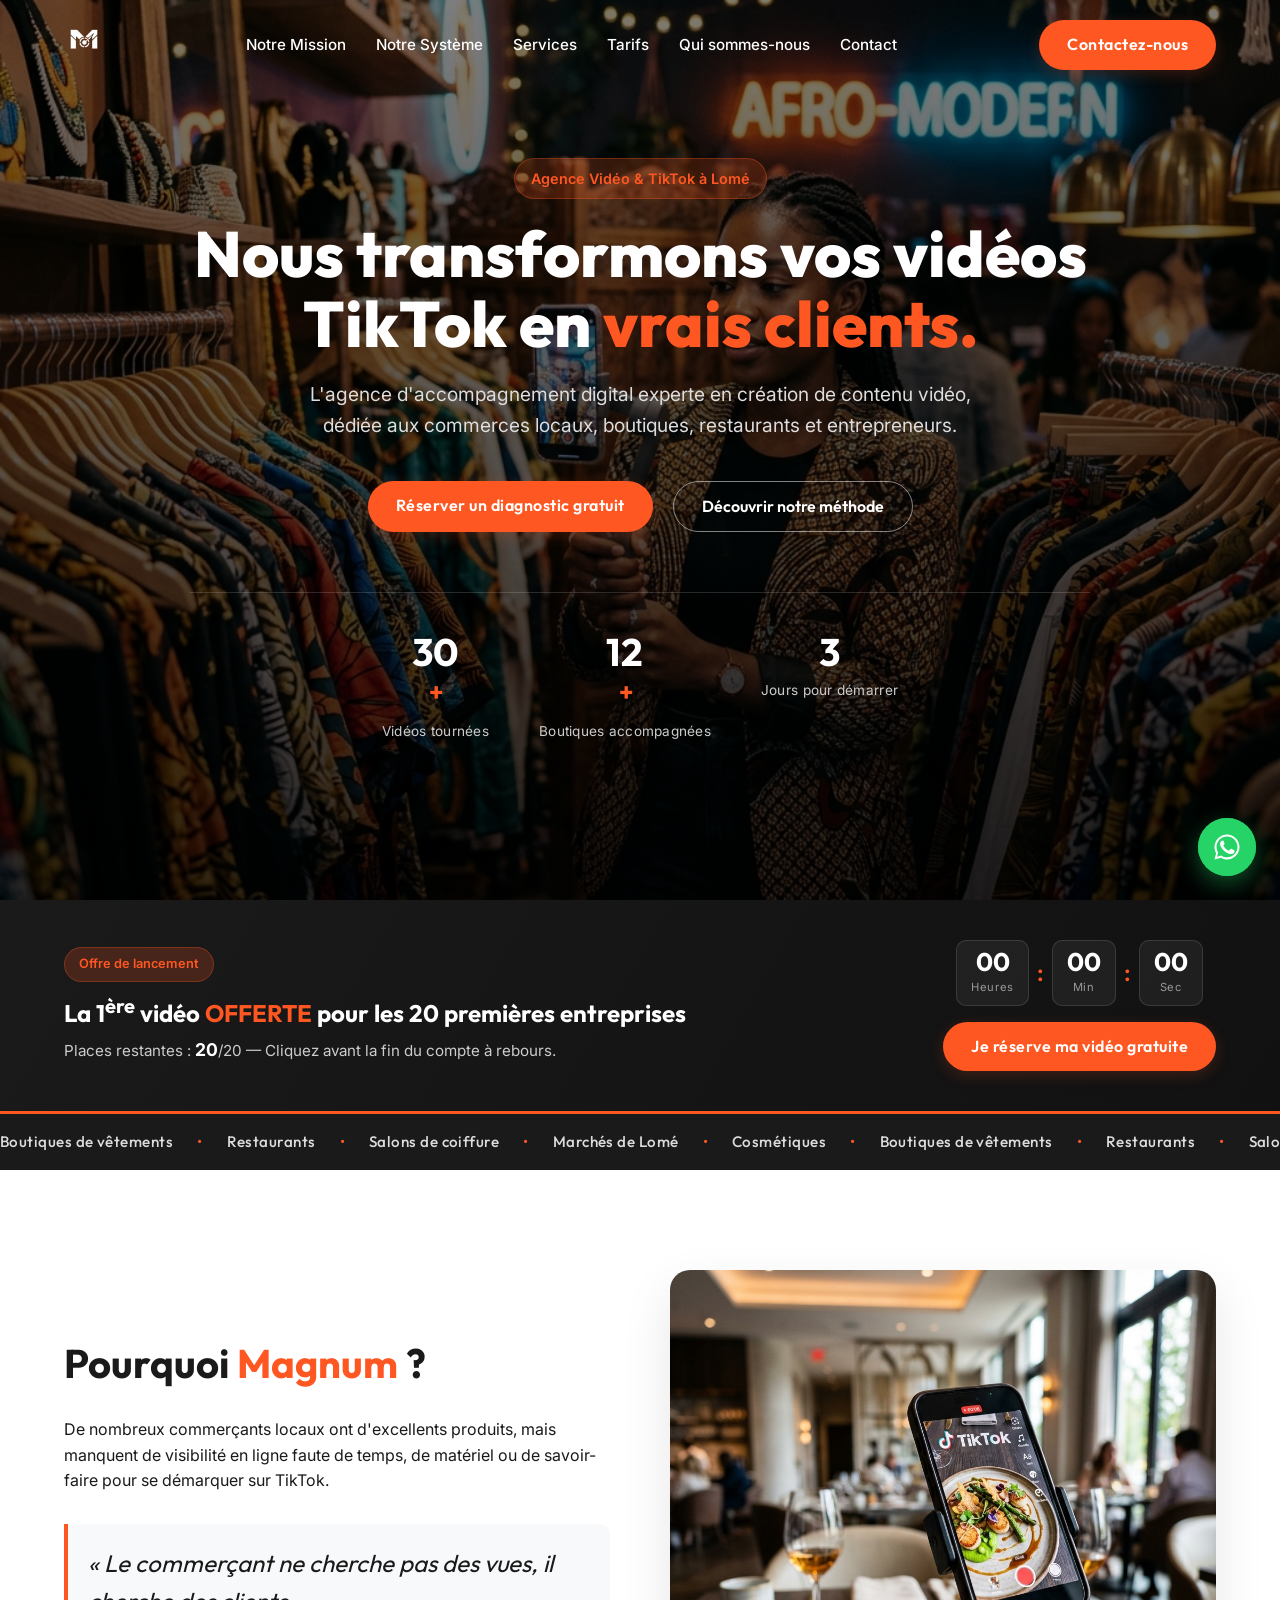
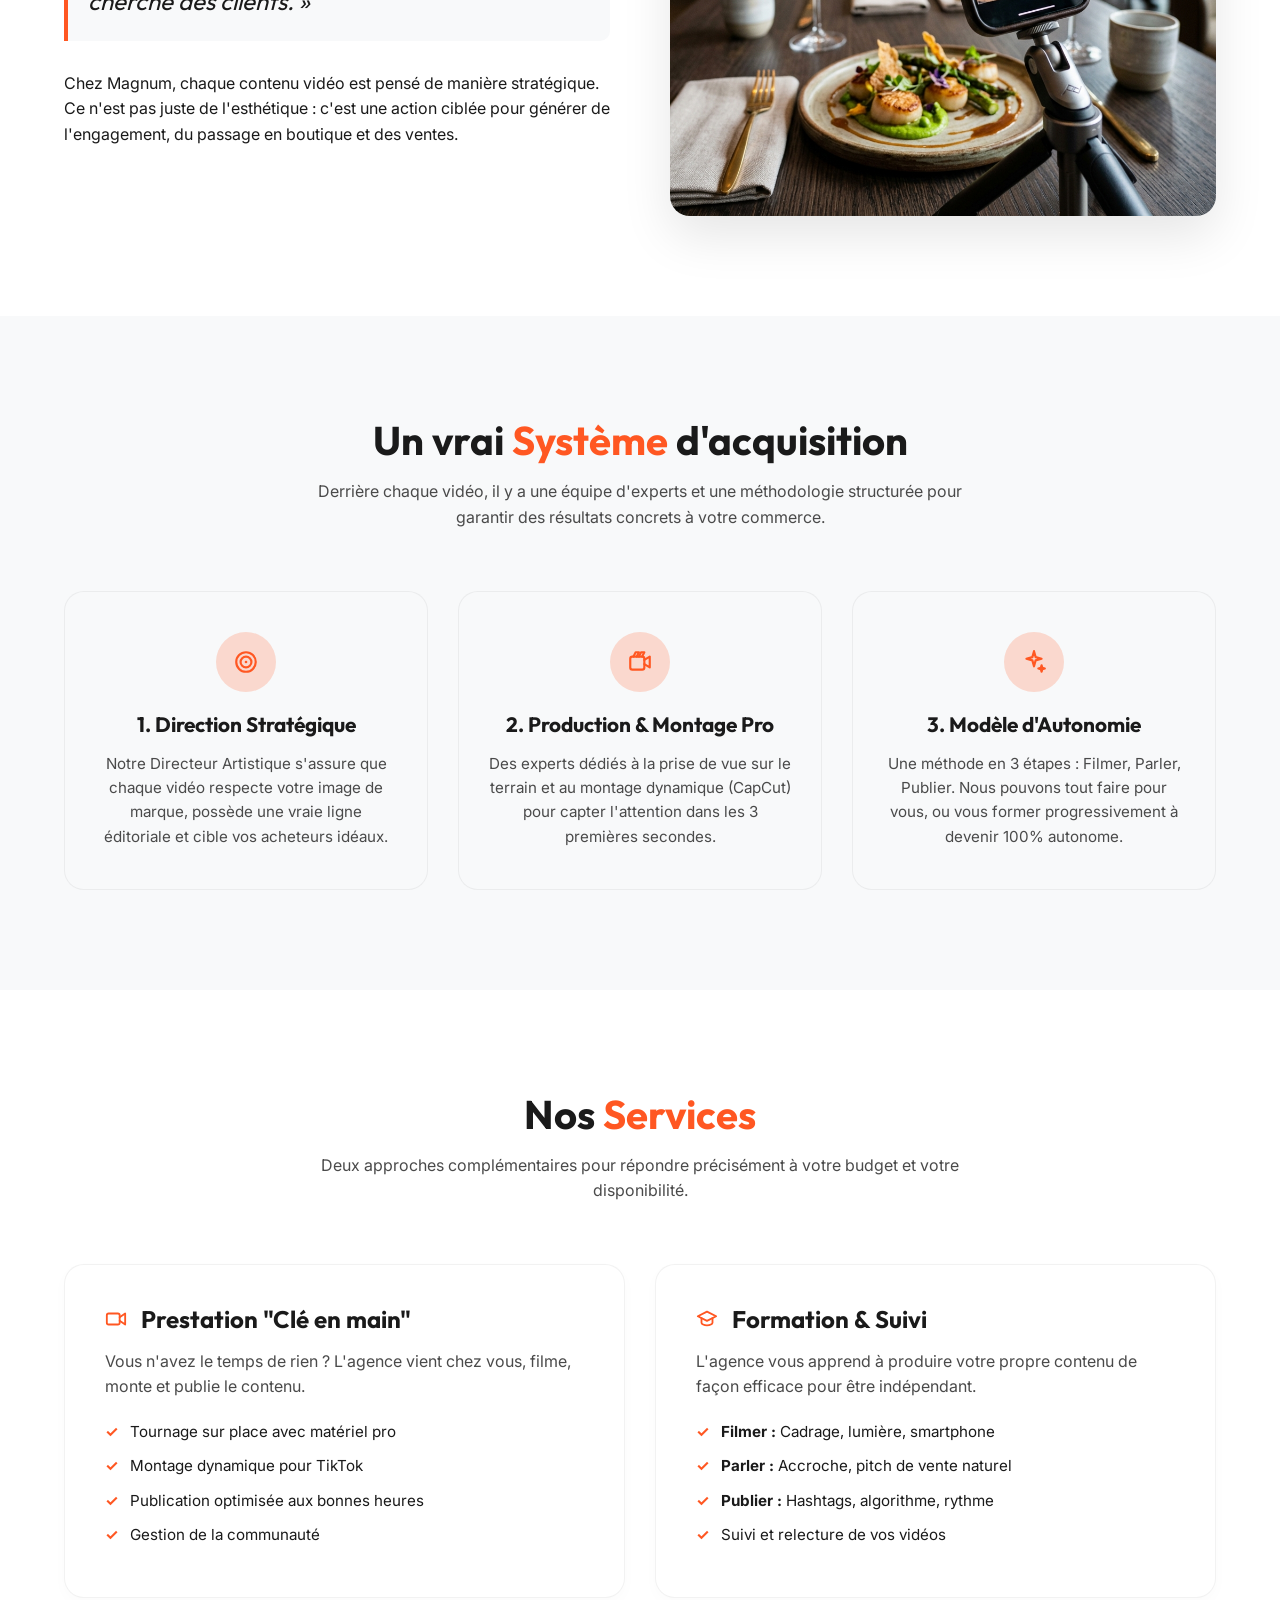
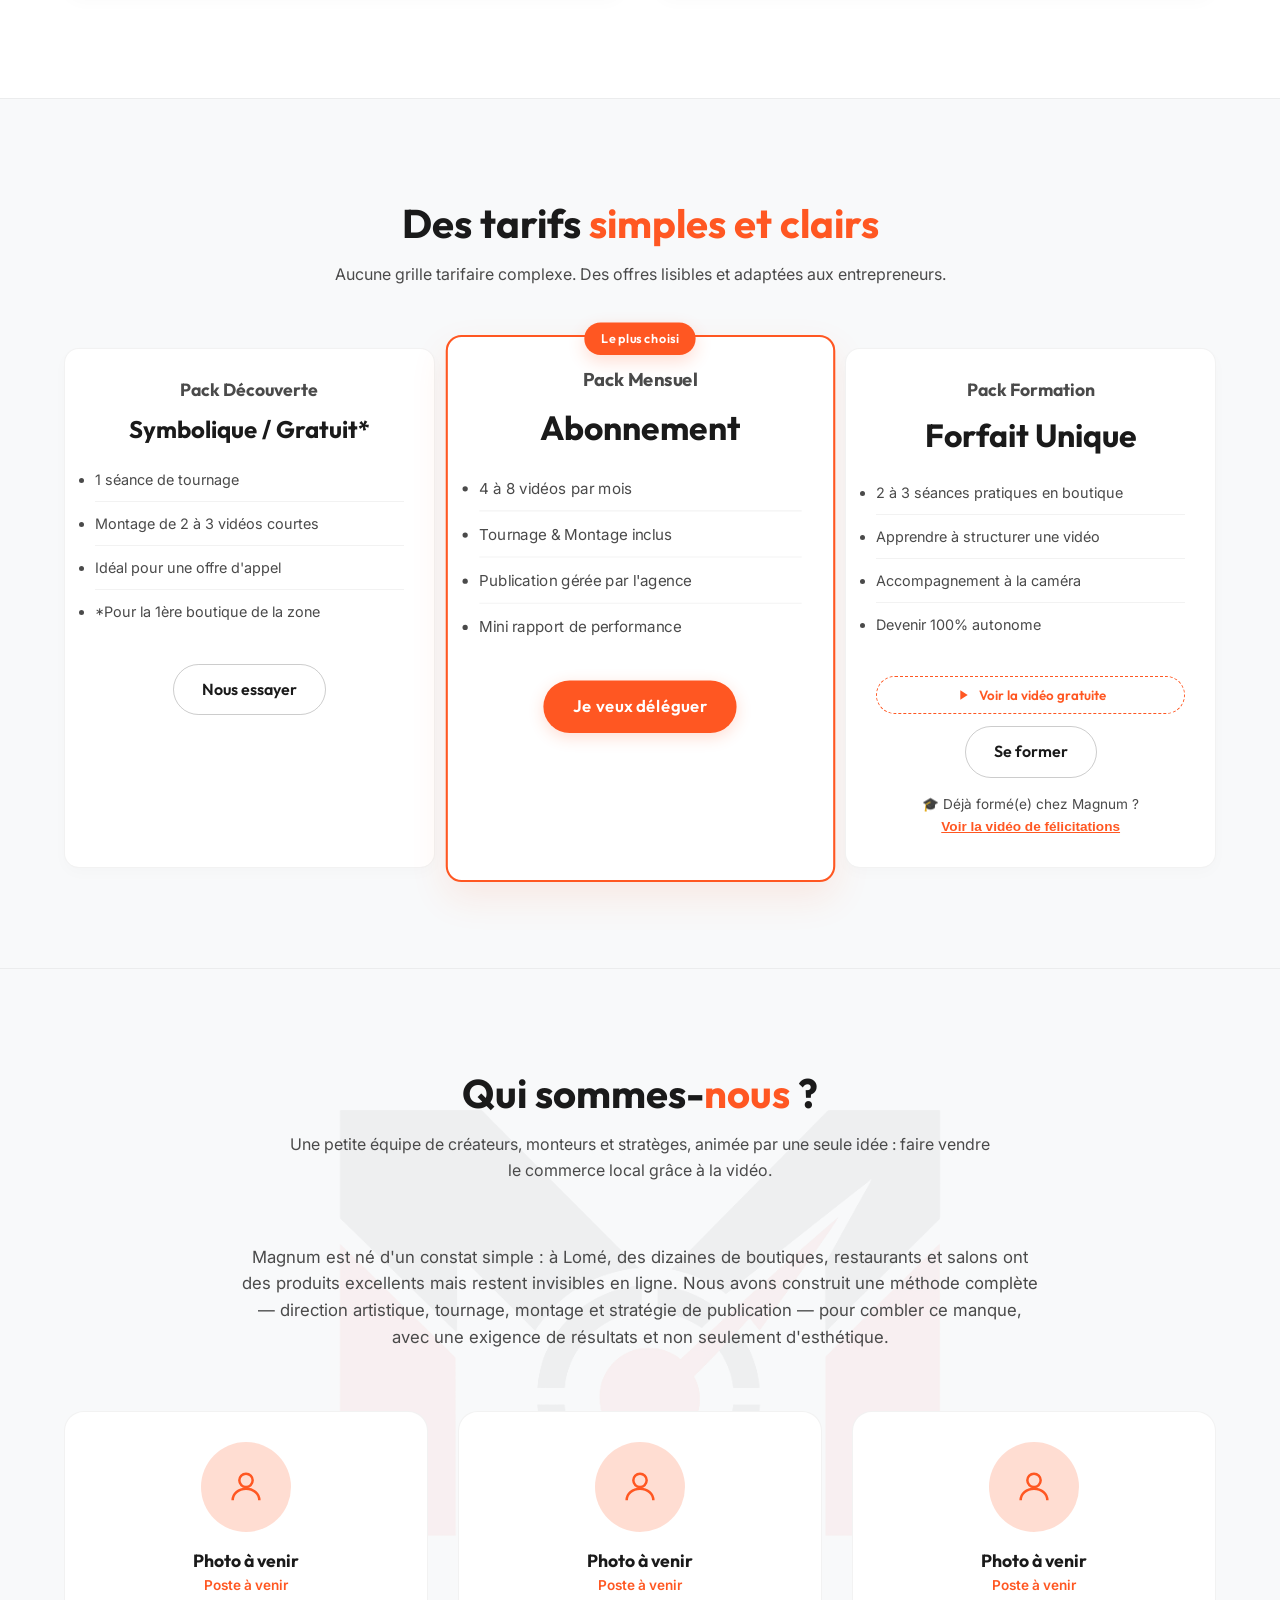
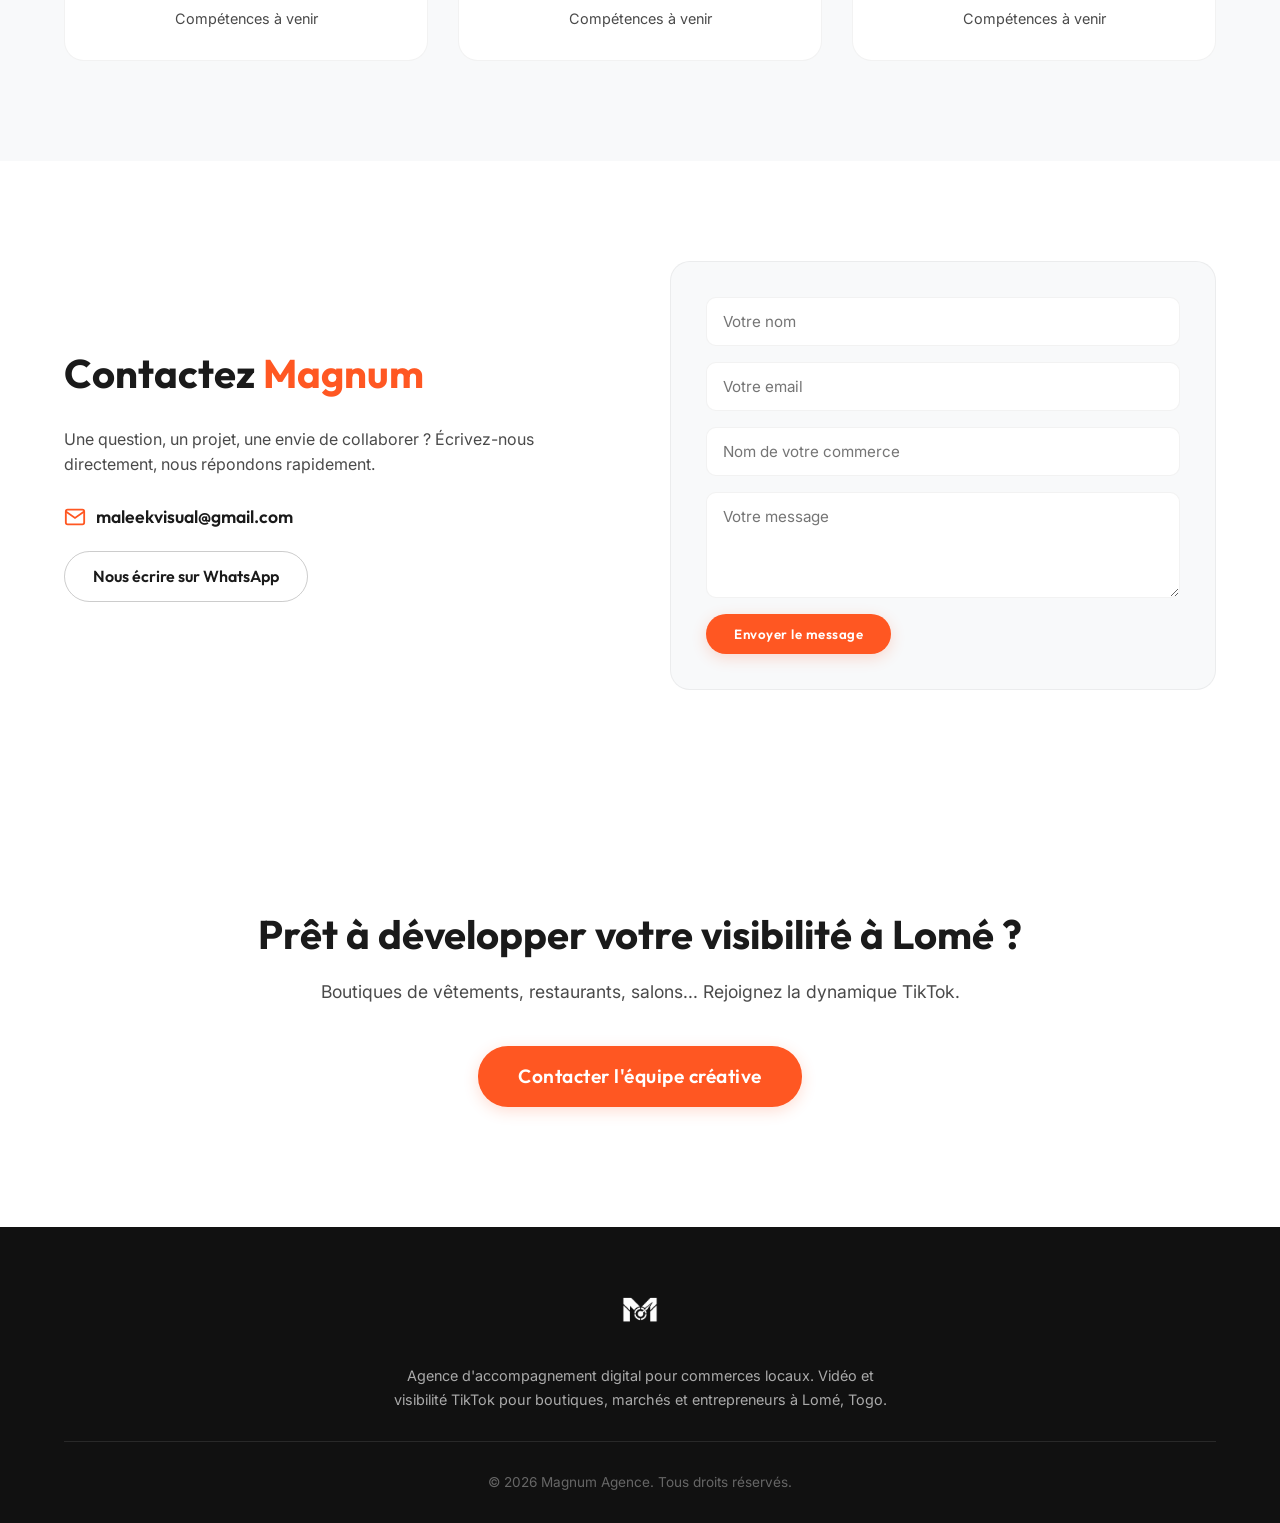
==== index.html @ 343fef49 "Adaptation dynamique de la couleur du logo" ====
<!DOCTYPE html>
<html lang="fr">
<head>
    <meta charset="UTF-8">
    <meta name="viewport" content="width=device-width, initial-scale=1.0">
    <title>Magnum | Agence de Création Vidéo TikTok pour Commerces à Lomé</title>
    <meta name="description" content="Magnum est une agence experte en création de contenu vidéo TikTok pour boutiques, marchés et entrepreneurs à Lomé. Nous transformons les vues en clients réels.">
    <link rel="stylesheet" href="css/style.css">
    <script src="js/main.js" defer></script>
</head>
<body>

    <header>
        <div class="container">
            <a href="#" class="logo">
                <img src="assets/images/logo.png" alt="Magnum Logo">
            </a>
            <nav>
                <ul>
                    <li><a href="#mission">Notre Mission</a></li>
                    <li><a href="#systeme">Notre Système</a></li>
                    <li><a href="#services">Services</a></li>
                    <li><a href="#tarifs">Tarifs</a></li>
                    <li><a href="#apropos">Qui sommes-nous</a></li>
                    <li><a href="#contact">Contact</a></li>
                </ul>
            </nav>
            <a href="https://wa.me/22898470509?text=Bonjour%20Magnum%2C%20je%20souhaite%20avoir%20plus%20d%27informations%20sur%20vos%20services." class="btn-primary" target="_blank">Contactez-nous</a>
        </div>
    </header>

    <main>
        <!-- Hero Section -->
        <section id="hero" class="hero">
            <video autoplay loop muted playsinline class="hero-video" poster="assets/images/hero-bg.png">
                <source src="assets/videos/hero-video.mp4" type="video/mp4">
            </video>
            <div class="hero-overlay"></div>
            <div class="hero-glow"></div>
            <div class="container hero-content">
                <div class="badge fade-up">Agence Vidéo & TikTok à Lomé</div>
                <h1 class="fade-up delay-1">Nous transformons vos vidéos TikTok en <span style="color: var(--color-primary);">vrais clients.</span></h1>
                <p class="fade-up delay-2">L'agence d'accompagnement digital experte en création de contenu vidéo, dédiée aux commerces locaux, boutiques, restaurants et entrepreneurs.</p>
                <div class="hero-buttons fade-up delay-3">
                    <a href="https://wa.me/22898470509?text=Bonjour%20Magnum%2C%20je%20souhaite%20r%C3%A9server%20mon%20diagnostic%20gratuit." class="btn-primary" target="_blank">Réserver un diagnostic gratuit</a>
                    <a href="#systeme" class="btn-outline">Découvrir notre méthode</a>
                </div>
                <div class="hero-stats fade-up delay-3">
                    <div class="stat"><span class="stat-num" data-count="30">0</span><span class="stat-plus">+</span><span class="stat-label">Vidéos tournées</span></div>
                    <div class="stat"><span class="stat-num" data-count="12">0</span><span class="stat-plus">+</span><span class="stat-label">Boutiques accompagnées</span></div>
                    <div class="stat"><span class="stat-num" data-count="3">0</span><span class="stat-label">Jours pour démarrer</span></div>
                </div>
            </div>
        </section>

        <!-- Offer / Countdown Banner -->
        <section id="offre" class="offer-banner">
            <div class="container offer-inner">
                <div class="offer-text fade-up">
                    <span class="offer-tag">Offre de lancement</span>
                    <h3>La 1<sup>ère</sup> vidéo <span class="highlight">OFFERTE</span> pour les 20 premières entreprises</h3>
                    <p>Places restantes : <strong id="places-restantes">20</strong>/20 — Cliquez avant la fin du compte à rebours.</p>
                </div>
                <div class="offer-cta fade-up delay-1">
                    <div class="countdown" id="countdown" aria-label="Temps restant avant la fin de l'offre">
                        <div class="countdown-unit"><span id="cd-h">72</span><small>Heures</small></div>
                        <div class="countdown-sep">:</div>
                        <div class="countdown-unit"><span id="cd-m">00</span><small>Min</small></div>
                        <div class="countdown-sep">:</div>
                        <div class="countdown-unit"><span id="cd-s">00</span><small>Sec</small></div>
                    </div>
                    <a href="https://wa.me/22898470509?text=Bonjour%20Magnum%2C%20je%20souhaite%20profiter%20de%20l%27offre%20de%20la%20vid%C3%A9o%20gratuite%20pour%20les%2020%20premi%C3%A8res%20entreprises%20!" class="btn-primary" target="_blank">Je réserve ma vidéo gratuite</a>
                </div>
            </div>
        </section>

        <!-- Social proof marquee -->
        <div class="marquee" aria-hidden="true">
            <div class="marquee-track">
                <span>Boutiques de vêtements</span><span>•</span>
                <span>Restaurants</span><span>•</span>
                <span>Salons de coiffure</span><span>•</span>
                <span>Marchés de Lomé</span><span>•</span>
                <span>Cosmétiques</span><span>•</span>
                <span>Boutiques de vêtements</span><span>•</span>
                <span>Restaurants</span><span>•</span>
                <span>Salons de coiffure</span><span>•</span>
                <span>Marchés de Lomé</span><span>•</span>
                <span>Cosmétiques</span><span>•</span>
            </div>
        </div>

        <!-- Mission Section -->
        <section id="mission">
            <div class="container mission-grid">
                <div class="mission-text fade-up">
                    <div class="section-header" style="text-align: left; margin-bottom: 30px;">
                        <h2>Pourquoi <span>Magnum</span> ?</h2>
                    </div>
                    <p>De nombreux commerçants locaux ont d'excellents produits, mais manquent de visibilité en ligne faute de temps, de matériel ou de savoir-faire pour se démarquer sur TikTok.</p>
                    <blockquote>« Le commerçant ne cherche pas des vues, il cherche des clients. »</blockquote>
                    <p>Chez Magnum, chaque contenu vidéo est pensé de manière stratégique. Ce n'est pas juste de l'esthétique : c'est une action ciblée pour générer de l'engagement, du passage en boutique et des ventes.</p>
                </div>
                <div class="mission-image fade-up delay-1">
                    <img src="assets/images/service.png" alt="Création de contenu pour commerce">
                </div>
            </div>
        </section>

        <!-- System Section (New) -->
        <section id="systeme" style="background-color: var(--color-surface);">
            <div class="container">
                <div class="section-header fade-up">
                    <h2>Un vrai <span>Système</span> d'acquisition</h2>
                    <p>Derrière chaque vidéo, il y a une équipe d'experts et une méthodologie structurée pour garantir des résultats concrets à votre commerce.</p>
                </div>

                <div class="system-grid">
                    <div class="system-step fade-up">
                        <div class="system-icon"><svg viewBox="0 0 24 24" fill="none" stroke="currentColor" stroke-width="2" stroke-linecap="round"><circle cx="12" cy="12" r="9"/><circle cx="12" cy="12" r="5"/><circle cx="12" cy="12" r="1.2" fill="currentColor" stroke="none"/></svg></div>
                        <h3>1. Direction Stratégique</h3>
                        <p>Notre Directeur Artistique s'assure que chaque vidéo respecte votre image de marque, possède une vraie ligne éditoriale et cible vos acheteurs idéaux.</p>
                    </div>

                    <div class="system-step fade-up delay-1">
                        <div class="system-icon"><svg viewBox="0 0 24 24" fill="none" stroke="currentColor" stroke-width="2" stroke-linecap="round" stroke-linejoin="round"><rect x="3" y="7" width="13" height="12" rx="2"/><path d="M16 10l5-3v10l-5-3"/><path d="M6 7l2-4h3l-2 4"/><path d="M11 7l2-4h3l-2 4"/></svg></div>
                        <h3>2. Production & Montage Pro</h3>
                        <p>Des experts dédiés à la prise de vue sur le terrain et au montage dynamique (CapCut) pour capter l'attention dans les 3 premières secondes.</p>
                    </div>

                    <div class="system-step fade-up delay-2">
                        <div class="system-icon"><svg viewBox="0 0 24 24" fill="none" stroke="currentColor" stroke-width="2" stroke-linecap="round" stroke-linejoin="round"><path d="M12 2l1.5 5.5L19 9l-5.5 1.5L12 16l-1.5-5.5L5 9l5.5-1.5z"/><path d="M19 15l.7 2.3L22 18l-2.3.7L19 21l-.7-2.3L16 18l2.3-.7z"/></svg></div>
                        <h3>3. Modèle d'Autonomie</h3>
                        <p>Une méthode en 3 étapes : Filmer, Parler, Publier. Nous pouvons tout faire pour vous, ou vous former progressivement à devenir 100% autonome.</p>
                    </div>
                </div>
            </div>
        </section>

        <!-- Services Section -->
        <section id="services">
            <div class="container">
                <div class="section-header fade-up">
                    <h2>Nos <span>Services</span></h2>
                    <p>Deux approches complémentaires pour répondre précisément à votre budget et votre disponibilité.</p>
                </div>

                <div class="services-grid">
                    <div class="service-card fade-up">
                        <h3><svg class="icon-inline" viewBox="0 0 24 24" fill="none" stroke="currentColor" stroke-width="2" stroke-linecap="round" stroke-linejoin="round"><rect x="2" y="6" width="14" height="12" rx="2"/><path d="M16 10l6-4v12l-6-4"/></svg>Prestation "Clé en main"</h3>
                        <p>Vous n'avez le temps de rien ? L'agence vient chez vous, filme, monte et publie le contenu.</p>
                        <ul>
                            <li>Tournage sur place avec matériel pro</li>
                            <li>Montage dynamique pour TikTok</li>
                            <li>Publication optimisée aux bonnes heures</li>
                            <li>Gestion de la communauté</li>
                        </ul>
                    </div>

                    <div class="service-card fade-up delay-1">
                        <h3><svg class="icon-inline" viewBox="0 0 24 24" fill="none" stroke="currentColor" stroke-width="2" stroke-linecap="round" stroke-linejoin="round"><path d="M22 9L12 4 2 9l10 5 10-5z"/><path d="M6 11v5c0 1.5 2.7 3 6 3s6-1.5 6-3v-5"/></svg>Formation & Suivi</h3>
                        <p>L'agence vous apprend à produire votre propre contenu de façon efficace pour être indépendant.</p>
                        <ul>
                            <li><strong>Filmer :</strong> Cadrage, lumière, smartphone</li>
                            <li><strong>Parler :</strong> Accroche, pitch de vente naturel</li>
                            <li><strong>Publier :</strong> Hashtags, algorithme, rythme</li>
                            <li>Suivi et relecture de vos vidéos</li>
                        </ul>
                    </div>
                </div>
            </div>
        </section>

        <!-- Tarifs Section -->
        <section id="tarifs" class="pricing">
            <div class="container">
                <div class="section-header fade-up">
                    <h2>Des tarifs <span>simples et clairs</span></h2>
                    <p>Aucune grille tarifaire complexe. Des offres lisibles et adaptées aux entrepreneurs.</p>
                </div>

                <div class="pricing-grid">
                    <div class="price-card fade-up">
                        <h4>Pack Découverte</h4>
                        <div class="price" style="font-size: 1.5rem;">Symbolique / Gratuit*</div>
                        <ul class="features">
                            <li>1 séance de tournage</li>
                            <li>Montage de 2 à 3 vidéos courtes</li>
                            <li>Idéal pour une offre d'appel</li>
                            <li>*Pour la 1ère boutique de la zone</li>
                        </ul>
                        <a href="https://wa.me/22898470509?text=Bonjour%20Magnum%2C%20je%20suis%20int%C3%A9ress%C3%A9(e)%20par%20le%20Pack%20D%C3%A9couverte." class="btn-outline" target="_blank">Nous essayer</a>
                    </div>

                    <div class="price-card featured fade-up delay-1">
                        <div class="ribbon">Le plus choisi</div>
                        <h4>Pack Mensuel</h4>
                        <div class="price">Abonnement</div>
                        <ul class="features">
                            <li>4 à 8 vidéos par mois</li>
                            <li>Tournage & Montage inclus</li>
                            <li>Publication gérée par l'agence</li>
                            <li>Mini rapport de performance</li>
                        </ul>
                        <a href="https://wa.me/22898470509?text=Bonjour%20Magnum%2C%20je%20suis%20int%C3%A9ress%C3%A9(e)%20par%20le%20Pack%20Mensuel." class="btn-primary" target="_blank">Je veux déléguer</a>
                    </div>

                    <div class="price-card fade-up delay-2">
                        <h4>Pack Formation</h4>
                        <div class="price">Forfait Unique</div>
                        <ul class="features">
                            <li>2 à 3 séances pratiques en boutique</li>
                            <li>Apprendre à structurer une vidéo</li>
                            <li>Accompagnement à la caméra</li>
                            <li>Devenir 100% autonome</li>
                        </ul>
                        <button type="button" class="btn-video-teaser video-trigger" data-video="formation">
                            <svg viewBox="0 0 24 24" fill="currentColor"><path d="M8 5v14l11-7z"/></svg>
                            Voir la vidéo gratuite
                        </button>
                        <a href="https://wa.me/22898470509?text=Bonjour%20Magnum%2C%20je%20suis%20int%C3%A9ress%C3%A9(e)%20par%20le%20Pack%20Formation." class="btn-outline" target="_blank">Se former</a>
                        <p class="success-note">
                            🎓 Déjà formé(e) chez Magnum ?
                            <button type="button" class="link-video-trigger video-trigger" data-video="success">Voir la vidéo de félicitations</button>
                        </p>
                    </div>
                </div>
            </div>
        </section>

        <!-- About / Qui sommes-nous Section -->
        <section id="apropos" class="about">
            <div class="about-bg-logo" aria-hidden="true">
                <img src="assets/images/logo.png" alt="">
            </div>
            <div class="container">
                <div class="section-header fade-up">
                    <h2>Qui sommes-<span>nous</span> ?</h2>
                    <p>Une petite équipe de créateurs, monteurs et stratèges, animée par une seule idée : faire vendre le commerce local grâce à la vidéo.</p>
                </div>

                <div class="about-text fade-up">
                    <p>Magnum est né d'un constat simple : à Lomé, des dizaines de boutiques, restaurants et salons ont des produits excellents mais restent invisibles en ligne. Nous avons construit une méthode complète — direction artistique, tournage, montage et stratégie de publication — pour combler ce manque, avec une exigence de résultats et non seulement d'esthétique.</p>
                </div>

                <div class="team-grid">
                    <!-- TODO Magnum : remplacer chaque carte ci-dessous par les vraies infos une fois reçues en message privé (photo, poste, compétences) -->
                    <div class="team-card fade-up">
                        <div class="team-photo team-photo-placeholder" aria-hidden="true">
                            <svg viewBox="0 0 24 24" fill="none" stroke="currentColor" stroke-width="1.5"><circle cx="12" cy="8" r="4"/><path d="M4 20c0-4 3.6-7 8-7s8 3 8 7"/></svg>
                        </div>
                        <h4>Photo à venir</h4>
                        <span class="team-role">Poste à venir</span>
                        <p class="team-skills">Compétences à venir</p>
                    </div>
                    <div class="team-card fade-up delay-1">
                        <div class="team-photo team-photo-placeholder" aria-hidden="true">
                            <svg viewBox="0 0 24 24" fill="none" stroke="currentColor" stroke-width="1.5"><circle cx="12" cy="8" r="4"/><path d="M4 20c0-4 3.6-7 8-7s8 3 8 7"/></svg>
                        </div>
                        <h4>Photo à venir</h4>
                        <span class="team-role">Poste à venir</span>
                        <p class="team-skills">Compétences à venir</p>
                    </div>
                    <div class="team-card fade-up delay-2">
                        <div class="team-photo team-photo-placeholder" aria-hidden="true">
                            <svg viewBox="0 0 24 24" fill="none" stroke="currentColor" stroke-width="1.5"><circle cx="12" cy="8" r="4"/><path d="M4 20c0-4 3.6-7 8-7s8 3 8 7"/></svg>
                        </div>
                        <h4>Photo à venir</h4>
                        <span class="team-role">Poste à venir</span>
                        <p class="team-skills">Compétences à venir</p>
                    </div>
                </div>
            </div>
        </section>

        <!-- Contact Section -->
        <section id="contact" class="contact">
            <div class="container contact-grid">
                <div class="contact-info fade-up">
                    <div class="section-header" style="text-align:left; margin-bottom:30px;">
                        <h2>Contactez <span>Magnum</span></h2>
                    </div>
                    <p>Une question, un projet, une envie de collaborer ? Écrivez-nous directement, nous répondons rapidement.</p>
                    <a href="mailto:maleekvisual@gmail.com" class="contact-email">
                        <svg viewBox="0 0 24 24" fill="none" stroke="currentColor" stroke-width="2"><rect x="2" y="4" width="20" height="16" rx="2"/><path d="M2 6l10 7 10-7"/></svg>
                        maleekvisual@gmail.com
                    </a>
                    <a href="https://wa.me/22898470509?text=Bonjour%20Magnum%2C%20je%20vous%20contacte%20depuis%20le%20site." class="btn-outline" target="_blank">Nous écrire sur WhatsApp</a>
                </div>

                <form class="contact-form fade-up delay-1" action="https://formsubmit.co/maleekvisual@gmail.com" method="POST">
                    <input type="hidden" name="_subject" value="Nouveau message depuis le site Magnum">
                    <input type="hidden" name="_captcha" value="false">
                    <input type="hidden" name="_template" value="table">
                    <input type="text" name="Nom" placeholder="Votre nom" required>
                    <input type="email" name="Email" placeholder="Votre email" required>
                    <input type="text" name="Entreprise" placeholder="Nom de votre commerce">
                    <textarea name="Message" rows="4" placeholder="Votre message" required></textarea>
                    <button type="submit" class="btn-primary">Envoyer le message</button>
                </form>
            </div>
        </section>

        <!-- CTA Section -->
        <section class="cta" style="text-align: center; padding: 120px 0;">
            <div class="container fade-up">
                <h2 style="font-size: 2.5rem; margin-bottom: 20px;">Prêt à développer votre visibilité à Lomé ?</h2>
                <p style="color: var(--color-text-muted); margin-bottom: 40px; font-size: 1.1rem;">Boutiques de vêtements, restaurants, salons... Rejoignez la dynamique TikTok.</p>
                <a href="https://wa.me/22898470509?text=Bonjour%20l%27%C3%A9quipe%20Magnum%2C%20je%20suis%20pr%C3%AAt(e)%20%C3%A0%20d%C3%A9velopper%20ma%20visibilit%C3%A9%20!" class="btn-primary" style="font-size: 1.2rem; padding: 15px 40px;" target="_blank">Contacter l'équipe créative</a>
            </div>
        </section>

    </main>

    <footer>
        <div class="container">
            <img src="assets/images/logo.png" alt="Magnum" class="footer-logo">
            <p>Agence d'accompagnement digital pour commerces locaux. Vidéo et visibilité TikTok pour boutiques, marchés et entrepreneurs à Lomé, Togo.</p>
            <div class="copyright">
                &copy; 2026 Magnum Agence. Tous droits réservés.
            </div>
        </div>
    </footer>

    <!-- Video Modals -->
    <div class="video-modal" id="video-modal-formation" aria-hidden="true">
        <div class="video-modal-inner">
            <button type="button" class="video-modal-close" aria-label="Fermer la vidéo">&times;</button>
            <h4>Aperçu gratuit : structurer sa vidéo TikTok</h4>
            <!-- TODO Magnum : remplacer assets/videos/formation-teaser.mp4 par la vraie vidéo teaser du Pack Formation -->
            <video controls poster="assets/images/hero-bg.png" src="assets/videos/formation-teaser.mp4"></video>
            <p class="video-modal-cta">Convaincu(e) ? <a href="https://wa.me/22898470509?text=Bonjour%20Magnum%2C%20je%20veux%20d%C3%A9marrer%20le%20Pack%20Formation%20apr%C3%A8s%20avoir%20vu%20la%20vid%C3%A9o." target="_blank">Je démarre le Pack Formation</a></p>
        </div>
    </div>

    <div class="video-modal" id="video-modal-success" aria-hidden="true">
        <div class="video-modal-inner">
            <button type="button" class="video-modal-close" aria-label="Fermer la vidéo">&times;</button>
            <h4>Félicitations aux diplômés Magnum 🎉</h4>
            <!-- TODO Magnum : remplacer par la vraie vidéo de félicitations des apprenants formés -->
            <video controls poster="assets/images/hero-bg.png" src="assets/videos/felicitations-diplomes.mp4"></video>
            <p class="video-modal-cta">Envie d'aller plus loin ? <a href="https://wa.me/22898470509?text=Bonjour%20Magnum%2C%20j%27ai%20termin%C3%A9%20ma%20formation%20et%20je%20souhaite%20un%20accompagnement." target="_blank">Je veux un accompagnement</a></p>
        </div>
    </div>

    <a href="https://wa.me/22898470509?text=Bonjour%20Magnum%2C%20je%20souhaite%20avoir%20plus%20d%27informations%20sur%20vos%20services." class="whatsapp-float" target="_blank" aria-label="Contacter Magnum sur WhatsApp">
        <svg viewBox="0 0 24 24" fill="currentColor"><path d="M17.5 14.4c-.3-.1-1.7-.9-2-1-.3-.1-.5-.1-.7.1-.2.3-.8 1-.9 1.2-.2.2-.3.2-.6.1-.3-.1-1.3-.5-2.4-1.5-.9-.8-1.5-1.8-1.7-2.1-.2-.3 0-.5.1-.6.1-.1.3-.3.4-.5.1-.1.2-.3.3-.5.1-.2 0-.4 0-.5C10 9 9.5 7.8 9.3 7.3c-.2-.5-.4-.4-.6-.4h-.5c-.2 0-.5.1-.7.3-.3.3-1 1-1 2.4s1 2.8 1.1 3c.1.2 2 3.1 4.9 4.3.7.3 1.2.5 1.6.6.7.2 1.3.2 1.8.1.5-.1 1.7-.7 2-1.4.2-.7.2-1.2.1-1.4-.1-.1-.3-.2-.6-.3z"/><path d="M12 2C6.5 2 2 6.5 2 12c0 1.8.5 3.5 1.3 5L2 22l5.2-1.4C8.6 21.5 10.3 22 12 22c5.5 0 10-4.5 10-10S17.5 2 12 2zm0 18.2c-1.6 0-3.1-.4-4.4-1.2l-.3-.2-3.3.9.9-3.2-.2-.3C4 14.9 3.6 13.5 3.6 12c0-4.6 3.8-8.4 8.4-8.4s8.4 3.8 8.4 8.4-3.8 8.2-8.4 8.2z"/></svg>
        <span class="wa-pulse"></span>
    </a>

</body>
</html>
---- css/style.css ----
@import url('https://fonts.googleapis.com/css2?family=Inter:wght@300;400;500;600&family=Outfit:wght@400;500;700;800&display=swap');

:root {
  --color-bg: #ffffff;
  --color-surface: #f8f9fa;
  --color-surface-light: #ffffff;
  --color-primary: #ff5722;
  --color-primary-glow: rgba(255, 87, 34, 0.2);
  --color-text: #1a1a1a;
  --color-text-muted: #4a4a4a;
  --color-border: rgba(0, 0, 0, 0.05);
  
  --font-heading: 'Outfit', sans-serif;
  --font-body: 'Inter', sans-serif;
  
  --transition: all 0.3s cubic-bezier(0.25, 0.8, 0.25, 1);
}

* {
  margin: 0;
  padding: 0;
  box-sizing: border-box;
}

html {
  scroll-behavior: smooth;
}

body {
  font-family: var(--font-body);
  background-color: var(--color-bg);
  color: var(--color-text);
  line-height: 1.6;
  overflow-x: hidden;
}

h1, h2, h3, h4 {
  font-family: var(--font-heading);
  line-height: 1.2;
}

a {
  text-decoration: none;
  color: inherit;
}

.container {
  width: 90%;
  max-width: 1200px;
  margin: 0 auto;
}

/* Animations */
.fade-up {
  opacity: 0;
  transform: translateY(30px);
  transition: opacity 0.8s ease-out, transform 0.8s ease-out;
}

.fade-up.in-view {
  opacity: 1;
  transform: translateY(0);
}

.delay-1 { transition-delay: 0.1s; }
.delay-2 { transition-delay: 0.2s; }
.delay-3 { transition-delay: 0.3s; }

/* Header */
header {
  position: fixed;
  top: 0;
  left: 0;
  width: 100%;
  padding: 20px 0;
  z-index: 100;
  transition: var(--transition);
  background: transparent;
}

header.scrolled {
  background: rgba(255, 255, 255, 0.95);
  backdrop-filter: blur(10px);
  padding: 15px 0;
  border-bottom: 1px solid var(--color-border);
  box-shadow: 0 4px 20px rgba(0,0,0,0.03);
}

header .container {
  display: flex;
  justify-content: space-between;
  align-items: center;
}

.logo img {
  height: 40px;
  object-fit: contain;
}

/* Adjust logo size and color */
header:not(.scrolled) .logo img {
  filter: brightness(0) invert(1);
  transition: filter 0.3s ease;
}
header.scrolled .logo img {
  height: 40px;
  filter: none;
  transition: filter 0.3s ease;
}

nav ul {
  display: flex;
  gap: 30px;
  list-style: none;
}

nav a {
  font-size: 0.95rem;
  font-weight: 500;
  color: var(--color-text);
  transition: var(--transition);
}

header:not(.scrolled) nav a {
  color: #fff;
}

header.scrolled nav a {
  color: var(--color-text);
}

nav a:hover {
  color: var(--color-primary) !important;
}

.btn-primary {
  display: inline-block;
  background: var(--color-primary);
  color: #fff !important;
  padding: 12px 28px;
  border-radius: 30px;
  font-family: var(--font-heading);
  font-weight: 600;
  letter-spacing: 0.5px;
  transition: var(--transition);
  box-shadow: 0 4px 15px var(--color-primary-glow);
  border: none;
  cursor: pointer;
}

.btn-primary:hover {
  transform: translateY(-2px);
  box-shadow: 0 8px 25px rgba(255, 87, 34, 0.4);
}

.btn-outline {
  display: inline-block;
  background: transparent;
  color: var(--color-text);
  padding: 12px 28px;
  border-radius: 30px;
  font-family: var(--font-heading);
  font-weight: 600;
  border: 1px solid rgba(0, 0, 0, 0.2);
  transition: var(--transition);
}

.hero .btn-outline {
  color: #fff;
  border: 1px solid rgba(255, 255, 255, 0.5);
}

.hero .btn-outline:hover {
  background: rgba(255, 255, 255, 0.1);
}

.btn-outline:hover {
  border-color: var(--color-text);
  background: rgba(0, 0, 0, 0.02);
}

/* Hero Section */
.hero {
  height: 100vh;
  display: flex;
  align-items: center;
  position: relative;
  overflow: hidden;
}

.hero-video {
  position: absolute;
  top: 50%;
  left: 50%;
  min-width: 100%;
  min-height: 100%;
  width: auto;
  height: auto;
  transform: translateX(-50%) translateY(-50%);
  z-index: -2;
  object-fit: cover;
}

.hero-overlay {
  position: absolute;
  top: 0;
  left: 0;
  width: 100%;
  height: 100%;
  /* Darker gradient over video so white text is readable */
  background: linear-gradient(180deg, rgba(0,0,0,0.5) 0%, rgba(0,0,0,0.8) 100%);
  z-index: -1;
}

.hero-glow {
  position: absolute;
  top: 0;
  left: 0;
  width: 100%;
  height: 100%;
  z-index: -1;
  pointer-events: none;
  background: radial-gradient(600px circle at var(--x, 50%) var(--y, 40%), var(--color-primary-glow), transparent 60%);
  opacity: 0;
  transition: opacity 0.4s ease;
}

.hero:hover .hero-glow {
  opacity: 1;
}

@media (max-width: 768px) {
  .hero-glow { display: none; }
}

.hero-content {
  max-width: 900px;
  text-align: center;
  margin: 0 auto;
}

.hero-content .badge {
  display: inline-block;
  background: rgba(255, 87, 34, 0.2);
  color: #ff5722;
  padding: 8px 16px;
  border-radius: 30px;
  font-size: 0.9rem;
  font-weight: 600;
  margin-bottom: 20px;
  border: 1px solid rgba(255, 87, 34, 0.3);
}

.hero-content h1 {
  font-size: 4rem;
  font-weight: 800;
  margin-bottom: 20px;
  color: #fff;
  line-height: 1.1;
}

.hero-content p {
  font-size: 1.2rem;
  color: #ddd;
  margin-bottom: 40px;
  max-width: 700px;
  margin-left: auto;
  margin-right: auto;
}

.hero-buttons {
  display: flex;
  gap: 20px;
  justify-content: center;
}

.hero-stats {
  display: flex;
  justify-content: center;
  gap: 50px;
  margin-top: 60px;
  padding-top: 40px;
  border-top: 1px solid rgba(255, 255, 255, 0.15);
}

.stat {
  display: flex;
  flex-direction: column;
  align-items: center;
}

.stat-num {
  font-family: var(--font-heading);
  font-size: 2.4rem;
  font-weight: 700;
  color: #fff;
  line-height: 1;
}

.stat-plus {
  font-family: var(--font-heading);
  font-size: 1.6rem;
  font-weight: 700;
  color: var(--color-primary);
  margin-left: 2px;
}

.stat-label {
  margin-top: 8px;
  font-size: 0.85rem;
  color: #ccc;
  letter-spacing: 0.02em;
}

@media (max-width: 768px) {
  .hero-stats { gap: 28px; }
  .stat-num { font-size: 1.8rem; }
}

/* Section Shared */
section {
  padding: 100px 0;
}

.section-header {
  text-align: center;
  margin-bottom: 60px;
}

.section-header h2 {
  font-size: 2.5rem;
  margin-bottom: 15px;
  color: var(--color-text);
}

.section-header h2 span {
  color: var(--color-primary);
}

.section-header p {
  color: var(--color-text-muted);
  max-width: 700px;
  margin: 0 auto;
}

/* System Section (New) */
.system-grid {
  display: grid;
  grid-template-columns: repeat(3, 1fr);
  gap: 30px;
}

.system-step {
  background: var(--color-surface);
  border: 1px solid var(--color-border);
  padding: 40px 30px;
  border-radius: 20px;
  text-align: center;
  transition: var(--transition);
}

.system-step:hover {
  transform: translateY(-10px);
  box-shadow: 0 15px 30px rgba(0,0,0,0.05);
}

.system-icon {
  width: 60px;
  height: 60px;
  background: var(--color-primary-glow);
  color: var(--color-primary);
  border-radius: 50%;
  display: flex;
  align-items: center;
  justify-content: center;
  font-size: 1.5rem;
  margin: 0 auto 20px;
  transition: var(--transition);
}

.system-icon svg {
  width: 26px;
  height: 26px;
}

.system-step:hover .system-icon {
  background: var(--color-primary);
  color: #fff;
  transform: scale(1.08) rotate(-6deg);
}

.icon-inline {
  width: 22px;
  height: 22px;
  color: var(--color-primary);
  flex-shrink: 0;
  vertical-align: -4px;
  margin-right: 4px;
}

.system-step h3 {
  margin-bottom: 15px;
  font-size: 1.3rem;
}

.system-step p {
  color: var(--color-text-muted);
  font-size: 0.95rem;
}

/* Mission Section */
.mission-grid {
  display: grid;
  grid-template-columns: 1fr 1fr;
  gap: 60px;
  align-items: center;
}

.mission-text blockquote {
  font-size: 1.5rem;
  font-family: var(--font-heading);
  font-style: italic;
  border-left: 4px solid var(--color-primary);
  padding-left: 20px;
  margin: 30px 0;
  color: var(--color-text);
  background: var(--color-surface);
  padding: 20px;
  border-radius: 0 10px 10px 0;
}

.mission-image {
  position: relative;
  border-radius: 20px;
  overflow: hidden;
  box-shadow: 0 20px 50px rgba(0,0,0,0.1);
}

.mission-image img {
  width: 100%;
  display: block;
  transition: transform 0.5s ease;
}

.mission-image:hover img {
  transform: scale(1.05);
}

/* Services */
.services-grid {
  display: grid;
  grid-template-columns: repeat(auto-fit, minmax(300px, 1fr));
  gap: 30px;
}

.service-card {
  background: var(--color-bg);
  border: 1px solid var(--color-border);
  border-radius: 20px;
  padding: 40px;
  transition: var(--transition);
  position: relative;
  overflow: hidden;
  box-shadow: 0 5px 15px rgba(0,0,0,0.02);
}

.service-card::before {
  content: '';
  position: absolute;
  top: 0;
  left: 0;
  width: 100%;
  height: 4px;
  background: var(--color-primary);
  transform: scaleX(0);
  transform-origin: left;
  transition: transform 0.4s ease;
}

.service-card:hover {
  transform: translateY(-10px);
  box-shadow: 0 15px 30px rgba(0,0,0,0.08);
}

.service-card:hover::before {
  transform: scaleX(1);
}

.service-card h3 {
  font-size: 1.5rem;
  margin-bottom: 15px;
  display: flex;
  align-items: center;
  gap: 10px;
}

.service-card p {
  color: var(--color-text-muted);
  margin-bottom: 20px;
}

.service-card ul {
  list-style: none;
}

.service-card ul li {
  position: relative;
  padding-left: 25px;
  margin-bottom: 10px;
  color: var(--color-text);
  font-size: 0.95rem;
}

.service-card ul li::before {
  content: '✓';
  position: absolute;
  left: 0;
  color: var(--color-primary);
  font-weight: bold;
}

/* Pricing Section */
.pricing {
  background: var(--color-surface);
  border-top: 1px solid var(--color-border);
  border-bottom: 1px solid var(--color-border);
}

.pricing-grid {
  display: grid;
  grid-template-columns: repeat(auto-fit, minmax(250px, 1fr));
  gap: 20px;
}

.price-card {
  background: var(--color-bg);
  border-radius: 15px;
  padding: 30px;
  border: 1px solid var(--color-border);
  text-align: center;
  transition: var(--transition);
  box-shadow: 0 5px 15px rgba(0,0,0,0.02);
}

.price-card:hover {
  border-color: var(--color-primary-glow);
  box-shadow: 0 10px 30px rgba(0,0,0,0.08);
}

.price-card.featured {
  background: var(--color-bg);
  border: 2px solid var(--color-primary);
  transform: scale(1.05);
  box-shadow: 0 15px 35px rgba(255, 87, 34, 0.1);
}

.price-card.featured:hover {
  transform: scale(1.05) translateY(-5px);
}

.price-card h4 {
  color: var(--color-text-muted);
  font-size: 1.1rem;
  margin-bottom: 10px;
}

.price-card .price {
  font-size: 2rem;
  font-family: var(--font-heading);
  font-weight: 700;
  margin-bottom: 20px;
  color: var(--color-text);
}

.price-card .features {
  text-align: left;
  margin-bottom: 30px;
}

.price-card .features li {
  font-size: 0.9rem;
  margin-bottom: 10px;
  color: var(--color-text-muted);
  border-bottom: 1px solid var(--color-border);
  padding-bottom: 10px;
}

.price-card .features li:last-child {
  border-bottom: none;
}

/* Social proof marquee */
.marquee {
  overflow: hidden;
  background: var(--color-text);
  padding: 16px 0;
}

.marquee-track {
  display: flex;
  gap: 24px;
  width: max-content;
  animation: marquee-scroll 26s linear infinite;
  font-family: var(--font-heading);
  font-weight: 500;
  font-size: 0.95rem;
  color: rgba(255,255,255,0.85);
  letter-spacing: 0.03em;
  white-space: nowrap;
}

.marquee-track span:nth-child(2n) {
  color: var(--color-primary);
}

@keyframes marquee-scroll {
  from { transform: translateX(0); }
  to { transform: translateX(-50%); }
}

@media (prefers-reduced-motion: reduce) {
  .marquee-track { animation: none; }
}

/* Pricing ribbon */
.price-card {
  position: relative;
}

.price-card.featured {
  overflow: visible;
}

.ribbon {
  position: absolute;
  top: -14px;
  left: 50%;
  transform: translateX(-50%);
  background: var(--color-primary);
  color: #fff;
  font-family: var(--font-heading);
  font-size: 0.75rem;
  font-weight: 600;
  letter-spacing: 0.03em;
  padding: 6px 16px;
  border-radius: 30px;
  box-shadow: 0 6px 16px var(--color-primary-glow);
  white-space: nowrap;
}

/* Offer / Countdown Banner */
.offer-banner {
  background: linear-gradient(120deg, #1a1a1a 0%, #111 100%);
  padding: 40px 0;
  border-bottom: 3px solid var(--color-primary);
}

.offer-inner {
  display: flex;
  align-items: center;
  justify-content: space-between;
  gap: 30px;
  flex-wrap: wrap;
}

.offer-tag {
  display: inline-block;
  background: var(--color-primary-glow);
  color: var(--color-primary);
  padding: 6px 14px;
  border-radius: 30px;
  font-size: 0.8rem;
  font-weight: 600;
  margin-bottom: 12px;
  border: 1px solid rgba(255, 87, 34, 0.3);
}

.offer-text h3 {
  color: #fff;
  font-size: 1.5rem;
  margin-bottom: 8px;
}

.offer-text h3 .highlight {
  color: var(--color-primary);
}

.offer-text p {
  color: #ccc;
  font-size: 0.95rem;
}

.offer-text p strong {
  color: #fff;
  font-size: 1.1rem;
}

.offer-cta {
  display: flex;
  flex-direction: column;
  align-items: center;
  gap: 16px;
}

.countdown {
  display: flex;
  align-items: center;
  gap: 8px;
}

.countdown-unit {
  display: flex;
  flex-direction: column;
  align-items: center;
  background: rgba(255, 255, 255, 0.06);
  border: 1px solid rgba(255, 255, 255, 0.12);
  border-radius: 10px;
  padding: 8px 14px;
  min-width: 60px;
}

.countdown-unit span {
  font-family: var(--font-heading);
  font-size: 1.6rem;
  font-weight: 700;
  color: #fff;
  line-height: 1;
}

.countdown-unit small {
  color: #999;
  font-size: 0.7rem;
  letter-spacing: 0.05em;
  margin-top: 4px;
}

.countdown-sep {
  color: var(--color-primary);
  font-size: 1.4rem;
  font-weight: 700;
}

@media (max-width: 768px) {
  .offer-inner { flex-direction: column; text-align: center; }
  .offer-cta { align-items: center; }
}

/* About / Qui sommes-nous */
.about {
  position: relative;
  overflow: hidden;
  background: var(--color-surface);
}

.about-bg-logo {
  position: absolute;
  top: 50%;
  left: 50%;
  width: 900px;
  height: 900px;
  transform: translate(-50%, -50%);
  opacity: 0.04;
  pointer-events: none;
  animation: about-logo-float 30s ease-in-out infinite;
  z-index: 0;
}

.about-bg-logo img {
  width: 100%;
  height: 100%;
  object-fit: contain;
}

@keyframes about-logo-float {
  0%, 100% { transform: translate(-50%, -50%) rotate(0deg) scale(1); }
  50% { transform: translate(-50%, -52%) rotate(8deg) scale(1.05); }
}

@media (prefers-reduced-motion: reduce) {
  .about-bg-logo { animation: none; }
}

.about .container {
  position: relative;
  z-index: 1;
}

.about-text {
  max-width: 800px;
  margin: 0 auto 60px;
  text-align: center;
  color: var(--color-text-muted);
  font-size: 1.05rem;
}

.team-grid {
  display: grid;
  grid-template-columns: repeat(auto-fit, minmax(220px, 1fr));
  gap: 30px;
}

.team-card {
  background: var(--color-bg);
  border: 1px solid var(--color-border);
  border-radius: 20px;
  padding: 30px;
  text-align: center;
  transition: var(--transition);
}

.team-card:hover {
  transform: translateY(-8px);
  box-shadow: 0 15px 30px rgba(0,0,0,0.06);
}

.team-photo {
  width: 90px;
  height: 90px;
  border-radius: 50%;
  margin: 0 auto 18px;
  overflow: hidden;
}

.team-photo img {
  width: 100%;
  height: 100%;
  object-fit: cover;
}

.team-photo-placeholder {
  display: flex;
  align-items: center;
  justify-content: center;
  background: var(--color-primary-glow);
  color: var(--color-primary);
}

.team-photo-placeholder svg {
  width: 40px;
  height: 40px;
}

.team-card h4 {
  font-size: 1.1rem;
  margin-bottom: 4px;
}

.team-role {
  display: block;
  color: var(--color-primary);
  font-size: 0.85rem;
  font-weight: 600;
  margin-bottom: 10px;
}

.team-skills {
  color: var(--color-text-muted);
  font-size: 0.9rem;
}

/* Contact */
.contact-grid {
  display: grid;
  grid-template-columns: 1fr 1fr;
  gap: 60px;
  align-items: center;
}

.contact-info p {
  color: var(--color-text-muted);
  margin-bottom: 25px;
}

.contact-email {
  display: flex;
  align-items: center;
  gap: 10px;
  font-family: var(--font-heading);
  font-weight: 600;
  font-size: 1.1rem;
  color: var(--color-text);
  margin-bottom: 20px;
  transition: var(--transition);
}

.contact-email svg {
  width: 22px;
  height: 22px;
  color: var(--color-primary);
  flex-shrink: 0;
}

.contact-email:hover {
  color: var(--color-primary);
}

.contact-form {
  display: flex;
  flex-direction: column;
  gap: 16px;
  background: var(--color-surface);
  border: 1px solid var(--color-border);
  border-radius: 20px;
  padding: 35px;
}

.contact-form input,
.contact-form textarea {
  width: 100%;
  padding: 14px 16px;
  border-radius: 10px;
  border: 1px solid var(--color-border);
  background: var(--color-bg);
  font-family: var(--font-body);
  font-size: 0.95rem;
  color: var(--color-text);
  resize: vertical;
}

.contact-form input:focus,
.contact-form textarea:focus {
  outline: none;
  border-color: var(--color-primary);
}

.contact-form button {
  align-self: flex-start;
}

@media (max-width: 768px) {
  .contact-grid { grid-template-columns: 1fr; }
}

/* Formation teaser + success note */
.btn-video-teaser {
  display: flex;
  align-items: center;
  justify-content: center;
  gap: 8px;
  width: 100%;
  background: transparent;
  border: 1px dashed var(--color-primary);
  color: var(--color-primary);
  font-family: var(--font-heading);
  font-weight: 600;
  padding: 10px 20px;
  border-radius: 30px;
  margin-bottom: 12px;
  cursor: pointer;
  transition: var(--transition);
}

.btn-video-teaser svg {
  width: 16px;
  height: 16px;
}

.btn-video-teaser:hover {
  background: var(--color-primary-glow);
}

.success-note {
  margin-top: 16px;
  font-size: 0.85rem;
  color: var(--color-text-muted);
}

.link-video-trigger {
  background: none;
  border: none;
  color: var(--color-primary);
  font-weight: 600;
  cursor: pointer;
  text-decoration: underline;
  font-size: 0.85rem;
  padding: 0;
}

/* Video Modal */
.video-modal {
  display: none;
  position: fixed;
  inset: 0;
  background: rgba(0, 0, 0, 0.8);
  z-index: 500;
  align-items: center;
  justify-content: center;
  padding: 20px;
}

.video-modal.open {
  display: flex;
}

.video-modal-inner {
  background: var(--color-bg);
  border-radius: 20px;
  padding: 30px;
  max-width: 640px;
  width: 100%;
  position: relative;
}

.video-modal-inner h4 {
  margin-bottom: 16px;
  padding-right: 30px;
}

.video-modal-inner video {
  width: 100%;
  border-radius: 12px;
  display: block;
  background: #000;
}

.video-modal-cta {
  margin-top: 16px;
  text-align: center;
  color: var(--color-text-muted);
  font-size: 0.95rem;
}

.video-modal-cta a {
  color: var(--color-primary);
  font-weight: 600;
}

.video-modal-close {
  position: absolute;
  top: 16px;
  right: 16px;
  width: 34px;
  height: 34px;
  border-radius: 50%;
  border: none;
  background: var(--color-surface);
  font-size: 1.4rem;
  line-height: 1;
  cursor: pointer;
  color: var(--color-text);
}

/* Floating WhatsApp button */
.whatsapp-float {
  position: fixed;
  bottom: 24px;
  right: 24px;
  width: 58px;
  height: 58px;
  background: #25D366;
  border-radius: 50%;
  display: flex;
  align-items: center;
  justify-content: center;
  z-index: 200;
  box-shadow: 0 8px 24px rgba(37, 211, 102, 0.4);
  transition: var(--transition);
}

.whatsapp-float:hover {
  transform: scale(1.08);
}

.whatsapp-float svg {
  width: 30px;
  height: 30px;
  color: #fff;
  position: relative;
  z-index: 2;
}

.wa-pulse {
  position: absolute;
  inset: 0;
  border-radius: 50%;
  background: #25D366;
  animation: wa-pulse 2.2s ease-out infinite;
  z-index: 1;
}

@keyframes wa-pulse {
  0% { transform: scale(1); opacity: 0.6; }
  100% { transform: scale(1.9); opacity: 0; }
}

@media (prefers-reduced-motion: reduce) {
  .wa-pulse { animation: none; }
}

@media (max-width: 768px) {
  .whatsapp-float { width: 50px; height: 50px; bottom: 16px; right: 16px; }
  .whatsapp-float svg { width: 26px; height: 26px; }
}

/* Footer */
footer {
  padding: 60px 0 30px;
  text-align: center;
  background: #111;
  color: #fff;
}

footer .footer-logo {
  height: 50px;
  margin-bottom: 20px;
  filter: brightness(0) invert(1);
}

footer p {
  color: #aaa;
  font-size: 0.9rem;
  max-width: 500px;
  margin: 0 auto 30px;
}

.copyright {
  border-top: 1px solid rgba(255, 255, 255, 0.1);
  padding-top: 30px;
  color: #666;
  font-size: 0.85rem;
}

/* Responsive */
@media (max-width: 768px) {
  .hero-content h1 {
    font-size: 2.8rem;
  }
  .system-grid {
    grid-template-columns: 1fr;
  }
  .mission-grid {
    grid-template-columns: 1fr;
  }
  .price-card.featured {
    transform: none;
  }
  .price-card.featured:hover {
    transform: translateY(-5px);
  }
  nav {
    display: none;
  }
}
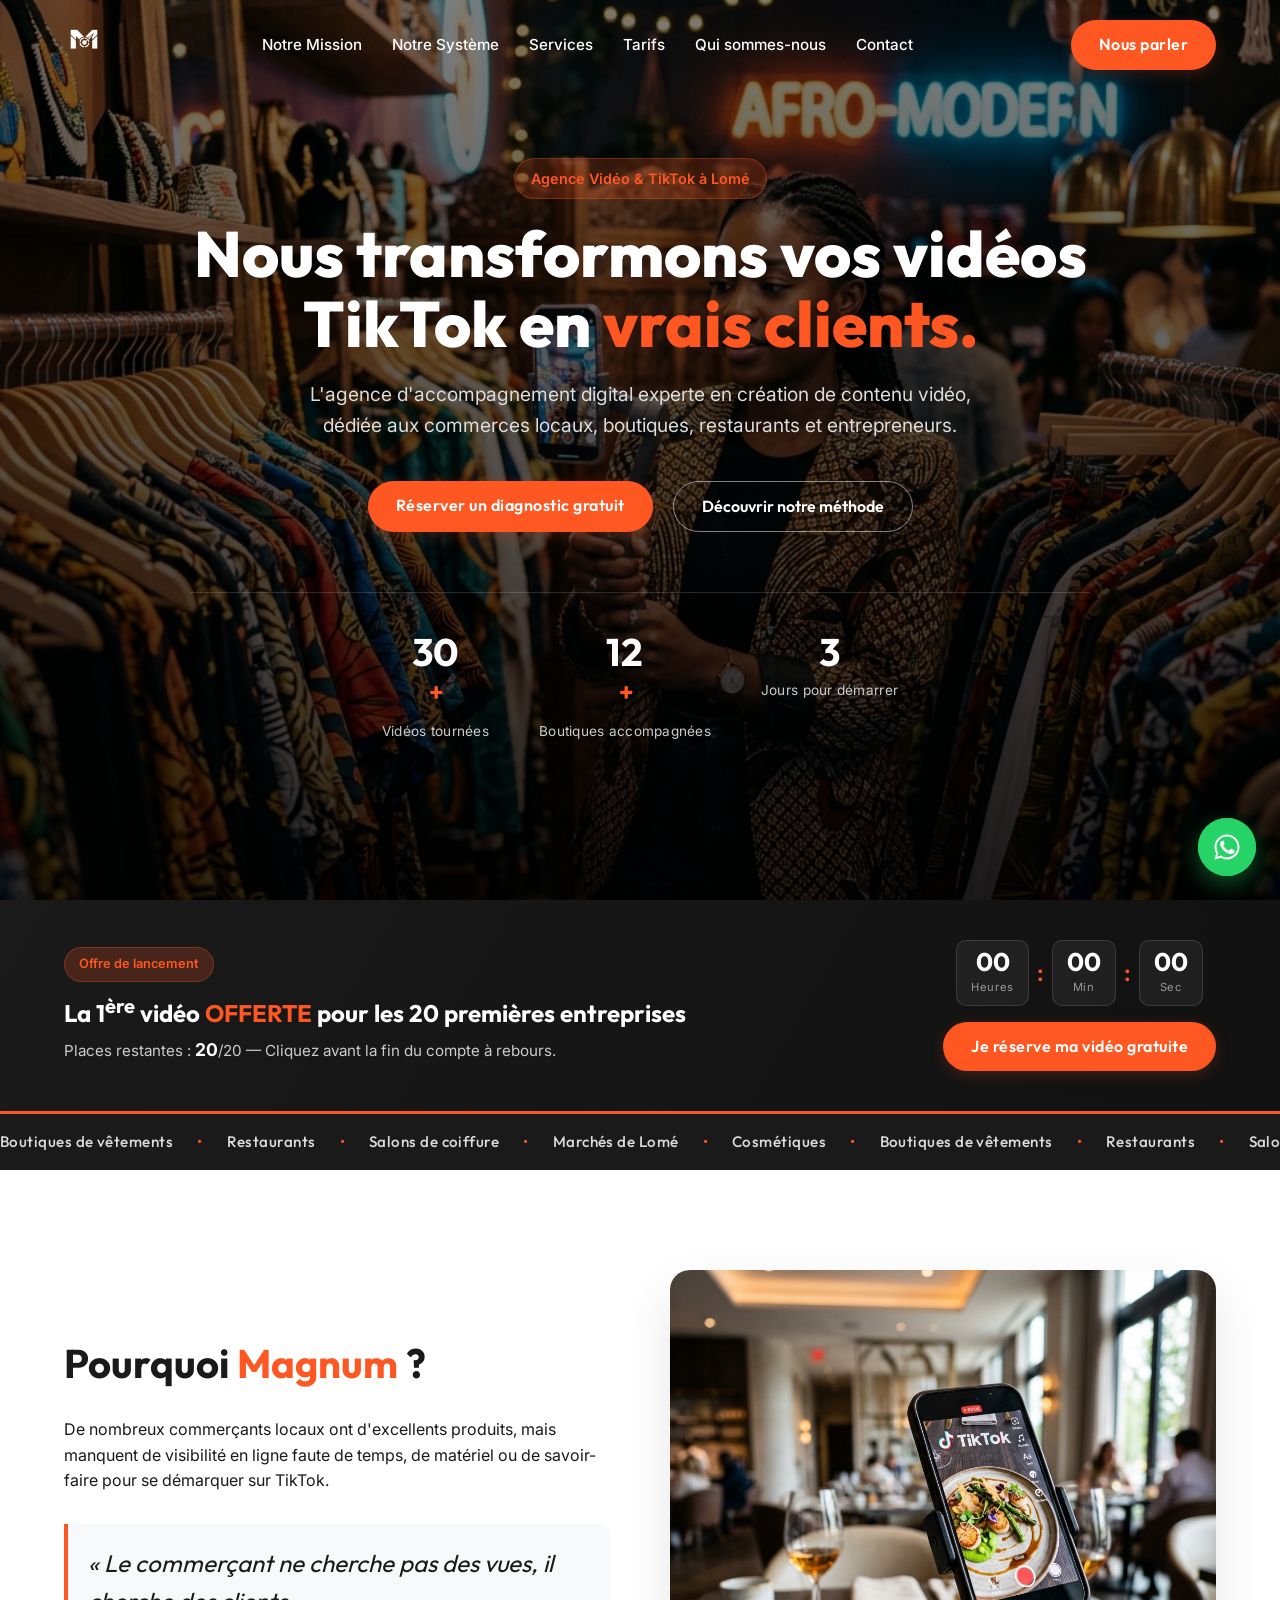
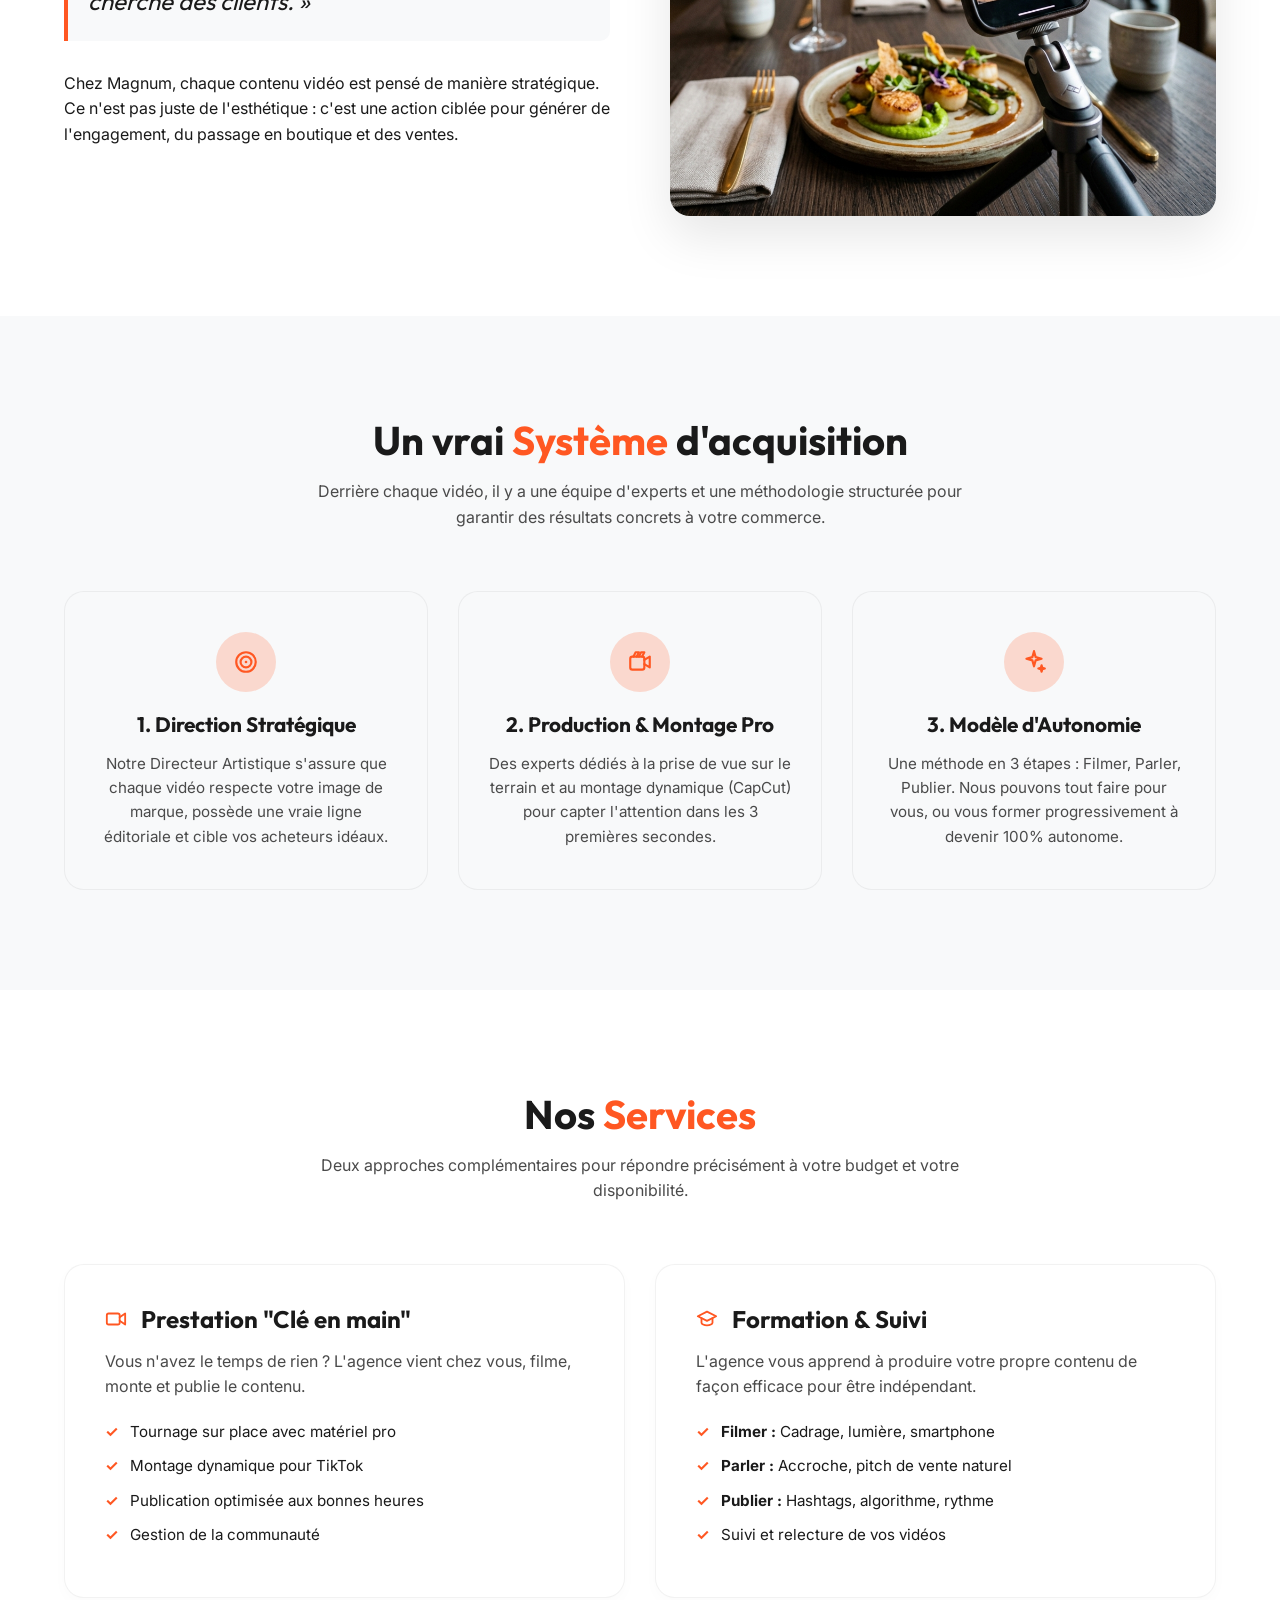
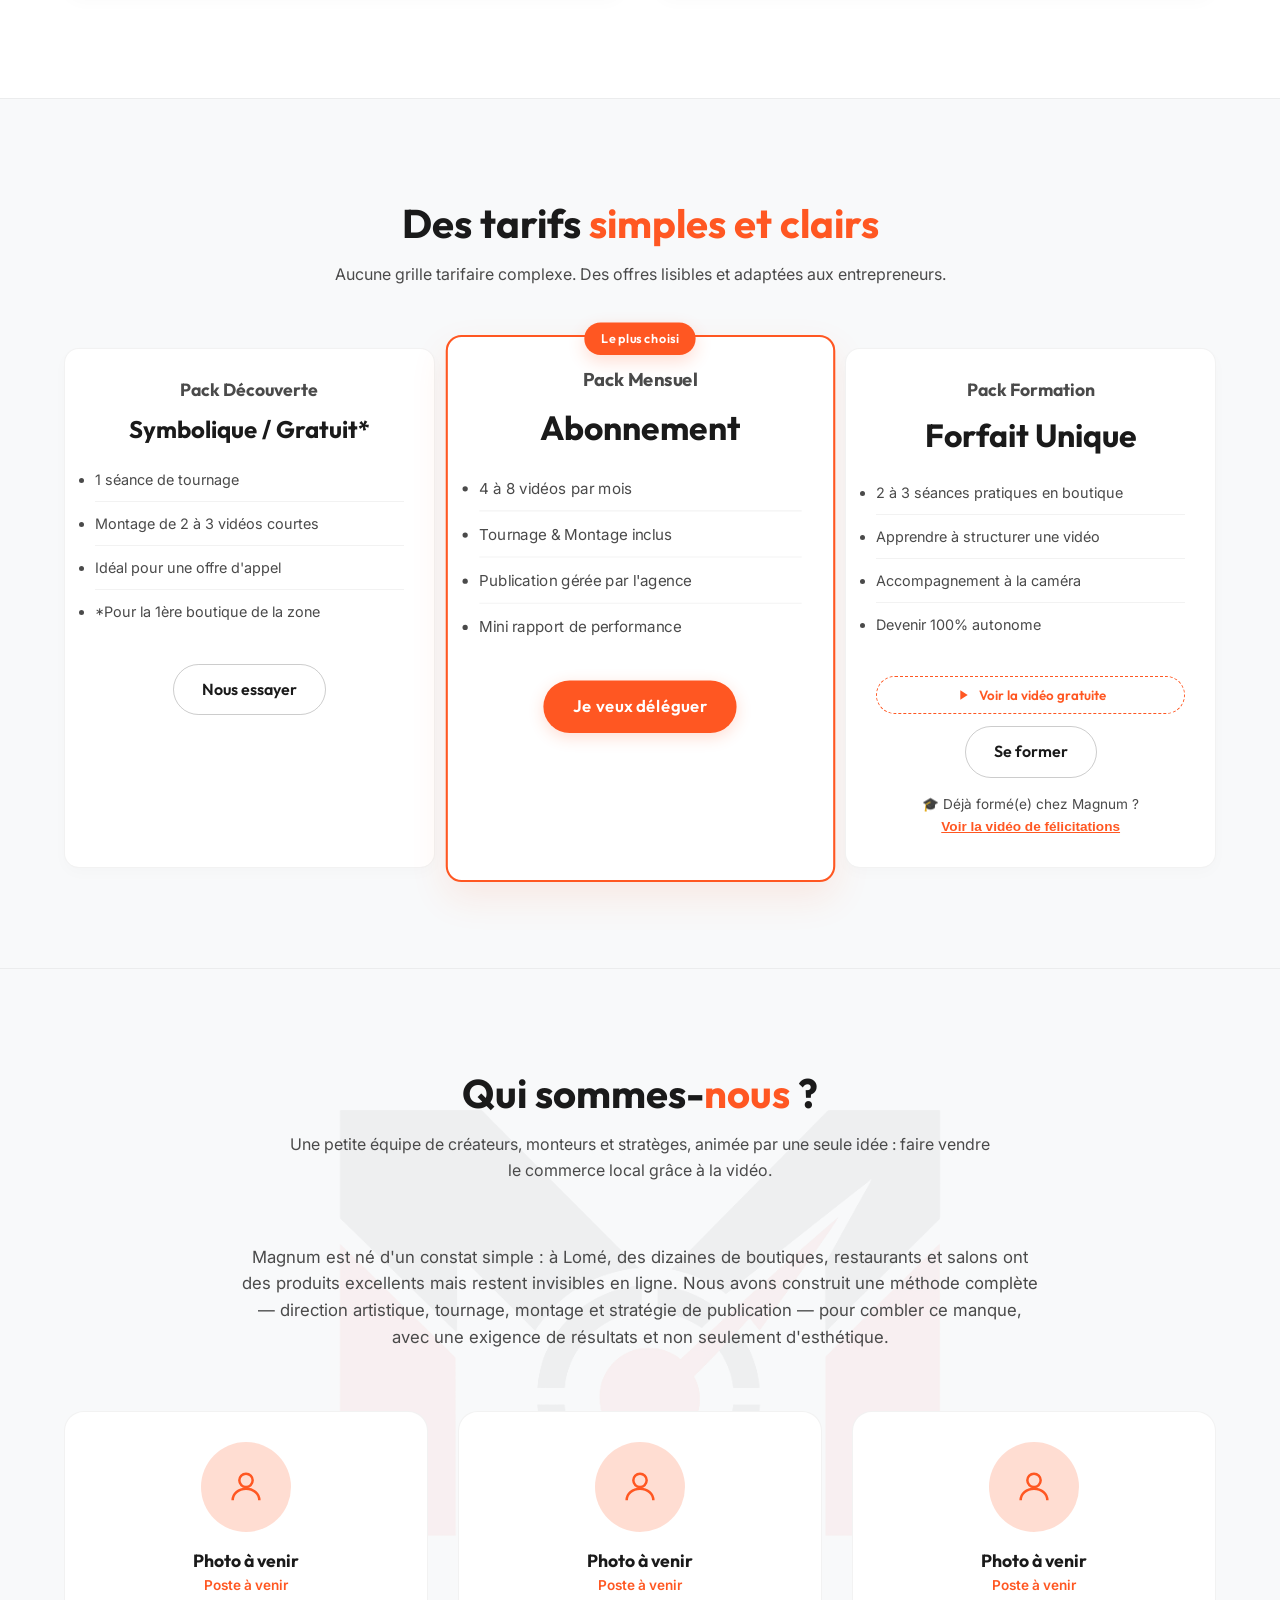
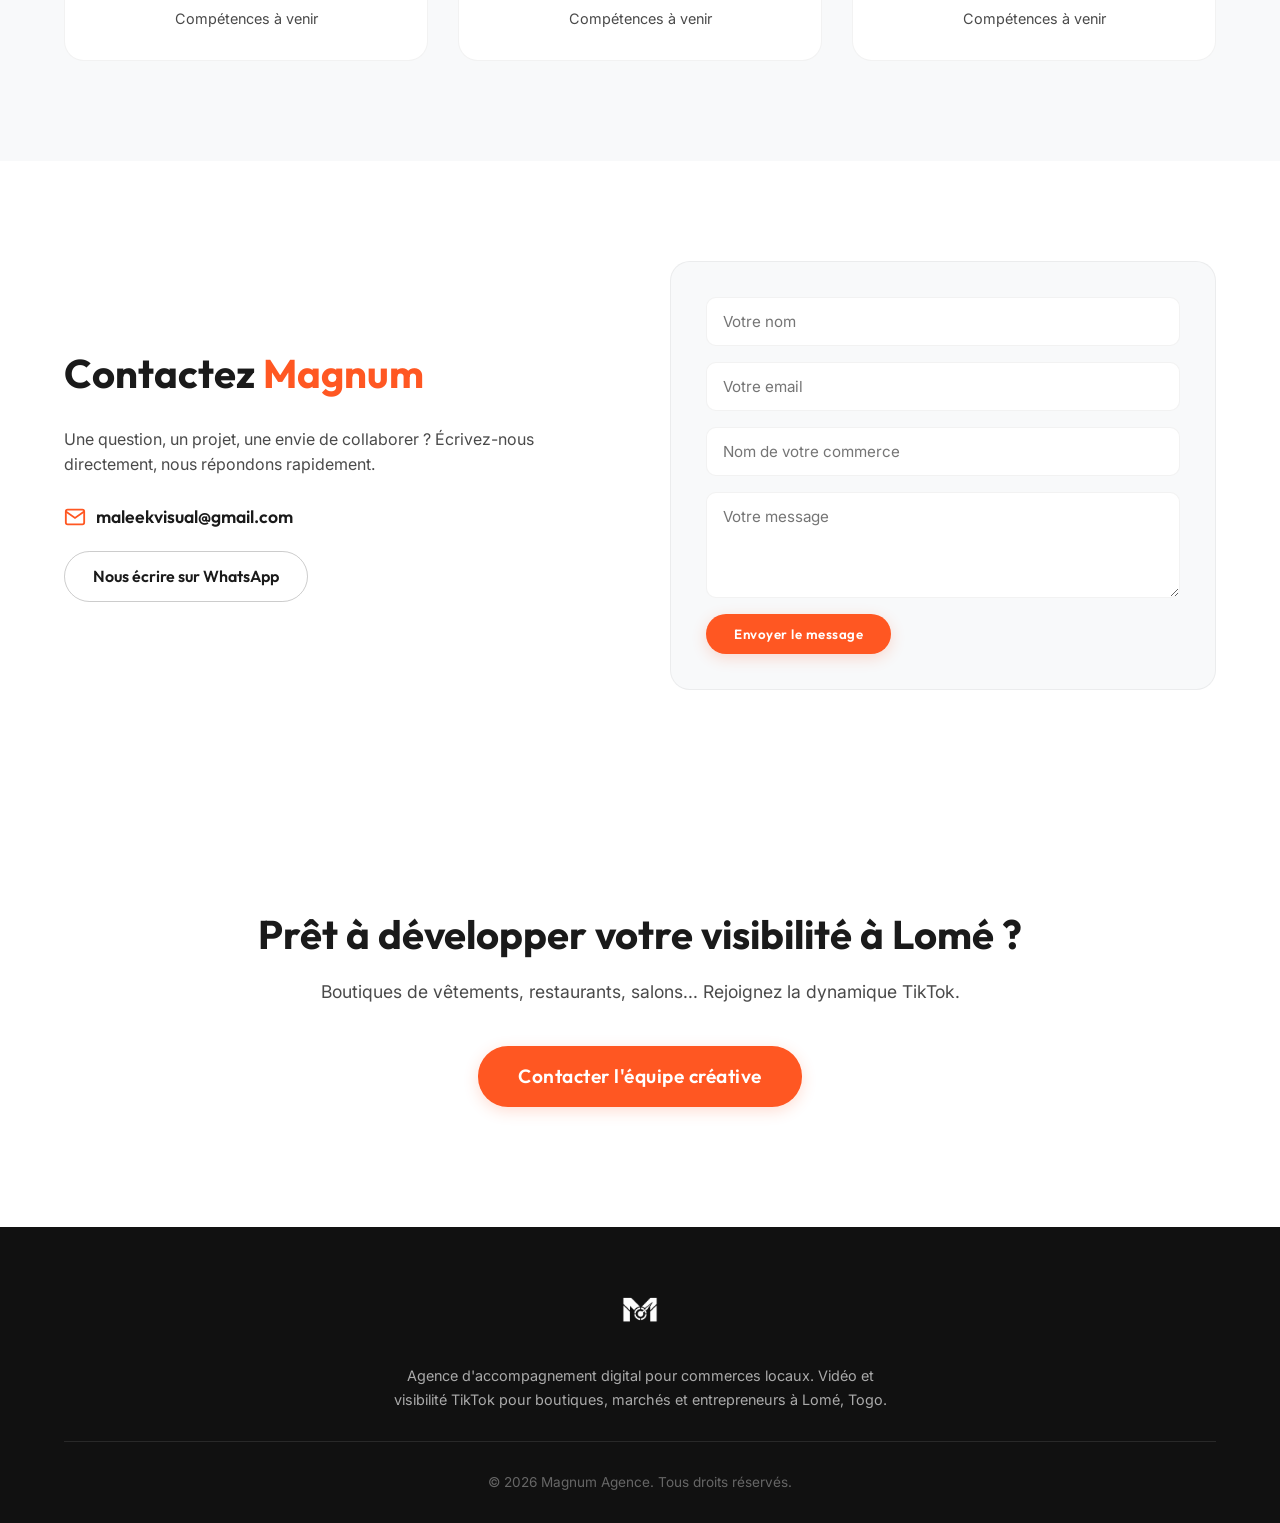
==== commit 4868c7ca: "Ajout du menu hamburger pour mobile" ====
--- a/index.html
+++ b/index.html
@@ -15,7 +15,12 @@
             <a href="#" class="logo">
                 <img src="assets/images/logo.png" alt="Magnum Logo">
             </a>
-            <nav>
+            <div class="mobile-toggle" id="mobile-toggle">
+                <span></span>
+                <span></span>
+                <span></span>
+            </div>
+            <nav id="main-nav">
                 <ul>
                     <li><a href="#mission">Notre Mission</a></li>
                     <li><a href="#systeme">Notre Système</a></li>
@@ -25,7 +30,7 @@
                     <li><a href="#contact">Contact</a></li>
                 </ul>
             </nav>
-            <a href="https://wa.me/22898470509?text=Bonjour%20Magnum%2C%20je%20souhaite%20avoir%20plus%20d%27informations%20sur%20vos%20services." class="btn-primary" target="_blank">Contactez-nous</a>
+            <a href="https://wa.me/22898470509?text=Bonjour%20Magnum%2C%20je%20souhaite%20avoir%20plus%20d%27informations%20sur%20vos%20services." class="btn-primary" id="header-cta" target="_blank">Nous parler</a>
         </div>
     </header>
 
@@ -102,7 +107,7 @@
                     <p>Chez Magnum, chaque contenu vidéo est pensé de manière stratégique. Ce n'est pas juste de l'esthétique : c'est une action ciblée pour générer de l'engagement, du passage en boutique et des ventes.</p>
                 </div>
                 <div class="mission-image fade-up delay-1">
-                    <img src="assets/images/service.png" alt="Création de contenu pour commerce">
+                    <video src="assets/videos/service.mp4" autoplay loop muted playsinline poster="assets/images/service.png"></video>
                 </div>
             </div>
         </section>
@@ -328,7 +333,7 @@
             <button type="button" class="video-modal-close" aria-label="Fermer la vidéo">&times;</button>
             <h4>Aperçu gratuit : structurer sa vidéo TikTok</h4>
             <!-- TODO Magnum : remplacer assets/videos/formation-teaser.mp4 par la vraie vidéo teaser du Pack Formation -->
-            <video controls poster="assets/images/hero-bg.png" src="assets/videos/formation-teaser.mp4"></video>
+            <video controls poster="assets/images/poster_formation.png" src="assets/videos/formation-teaser.mp4"></video>
             <p class="video-modal-cta">Convaincu(e) ? <a href="https://wa.me/22898470509?text=Bonjour%20Magnum%2C%20je%20veux%20d%C3%A9marrer%20le%20Pack%20Formation%20apr%C3%A8s%20avoir%20vu%20la%20vid%C3%A9o." target="_blank">Je démarre le Pack Formation</a></p>
         </div>
     </div>
@@ -338,7 +343,7 @@
             <button type="button" class="video-modal-close" aria-label="Fermer la vidéo">&times;</button>
             <h4>Félicitations aux diplômés Magnum 🎉</h4>
             <!-- TODO Magnum : remplacer par la vraie vidéo de félicitations des apprenants formés -->
-            <video controls poster="assets/images/hero-bg.png" src="assets/videos/felicitations-diplomes.mp4"></video>
+            <video controls poster="assets/images/poster_diplomes.png" src="assets/videos/felicitations-diplomes.mp4"></video>
             <p class="video-modal-cta">Envie d'aller plus loin ? <a href="https://wa.me/22898470509?text=Bonjour%20Magnum%2C%20j%27ai%20termin%C3%A9%20ma%20formation%20et%20je%20souhaite%20un%20accompagnement." target="_blank">Je veux un accompagnement</a></p>
         </div>
     </div>
@@ -349,4 +354,4 @@
     </a>
 
 </body>
-</html>+</html>
--- a/css/style.css
+++ b/css/style.css
@@ -133,6 +133,39 @@
   color: var(--color-primary) !important;
 }
 
+/* Mobile Toggle */
+.mobile-toggle {
+  display: none;
+  flex-direction: column;
+  justify-content: space-between;
+  width: 28px;
+  height: 20px;
+  cursor: pointer;
+  z-index: 1000;
+  margin-left: 15px;
+}
+.mobile-toggle span {
+  display: block;
+  height: 2px;
+  width: 100%;
+  background-color: #fff;
+  border-radius: 2px;
+  transition: all 0.3s ease;
+}
+header.scrolled .mobile-toggle span {
+  background-color: var(--color-text);
+}
+
+.mobile-toggle.active span:nth-child(1) {
+  transform: translateY(9px) rotate(45deg);
+}
+.mobile-toggle.active span:nth-child(2) {
+  opacity: 0;
+}
+.mobile-toggle.active span:nth-child(3) {
+  transform: translateY(-9px) rotate(-45deg);
+}
+
 .btn-primary {
   display: inline-block;
   background: var(--color-primary);
@@ -436,13 +469,13 @@
   box-shadow: 0 20px 50px rgba(0,0,0,0.1);
 }
 
-.mission-image img {
+.mission-image img, .mission-image video {
   width: 100%;
   display: block;
   transition: transform 0.5s ease;
 }
 
-.mission-image:hover img {
+.mission-image:hover img, .mission-image:hover video {
   transform: scale(1.05);
 }
 
@@ -1137,7 +1170,56 @@
   .price-card.featured:hover {
     transform: translateY(-5px);
   }
+  /* Show hamburger */
+  .mobile-toggle {
+    display: flex;
+  }
+  
+  /* Mobile dropdown menu */
   nav {
-    display: none;
+    position: absolute;
+    top: 100%;
+    left: 0;
+    width: 100%;
+    background: rgba(255, 255, 255, 0.98);
+    backdrop-filter: blur(10px);
+    padding: 30px 20px;
+    box-shadow: 0 10px 20px rgba(0,0,0,0.05);
+    border-top: 1px solid var(--color-border);
+    transform: translateY(-150%);
+    opacity: 0;
+    pointer-events: none;
+    transition: all 0.4s ease;
+  }
+  
+  nav.active {
+    transform: translateY(0);
+    opacity: 1;
+    pointer-events: auto;
+  }
+  
+  nav ul {
+    flex-direction: column;
+    align-items: center;
+    gap: 25px;
+  }
+  
+  nav a {
+    color: var(--color-text) !important;
+    font-size: 1.2rem;
+  }
+  
+  /* Header button and logo adjustments */
+  header .btn-primary {
+    padding: 8px 16px;
+    font-size: 0.85rem;
+    margin-left: auto; /* Push it to the right, next to toggle */
+  }
+  
+  header .logo img {
+    height: 30px;
+  }
+  header.scrolled .logo img {
+    height: 30px;
   }
 }
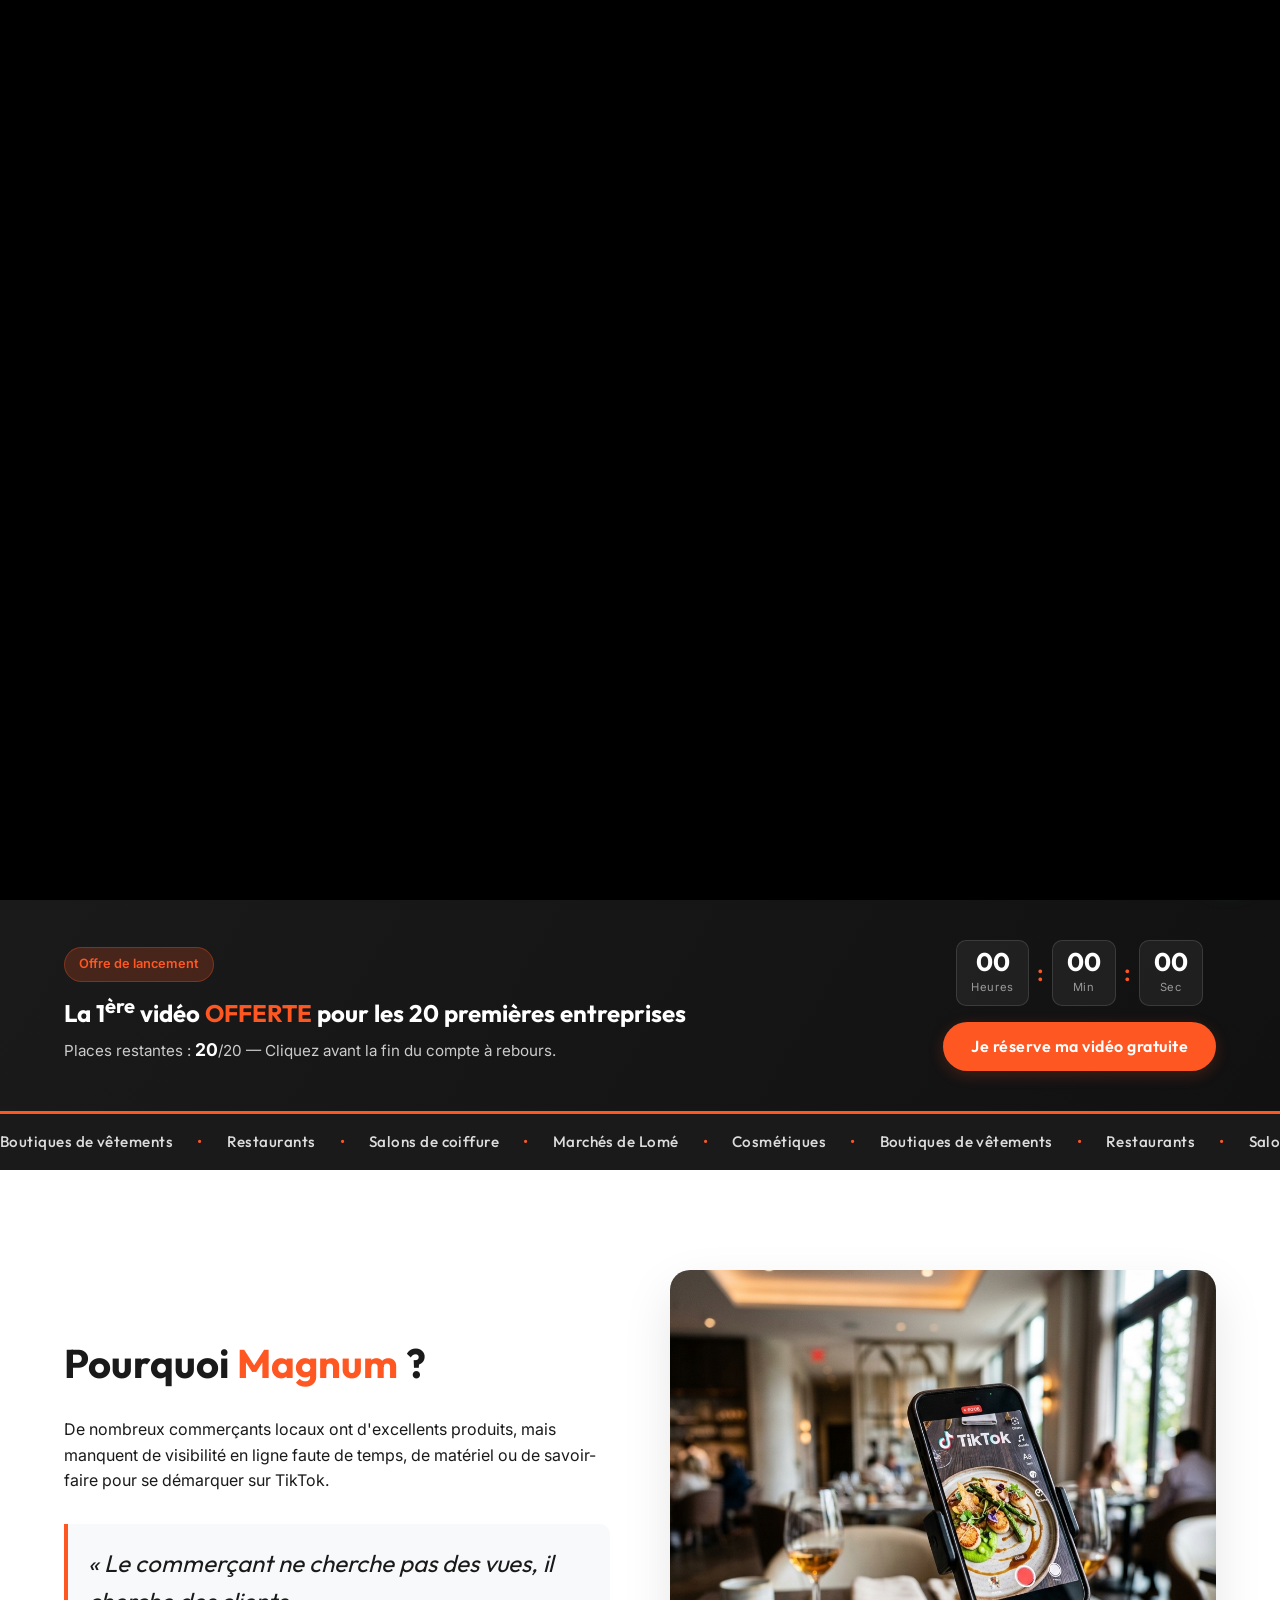
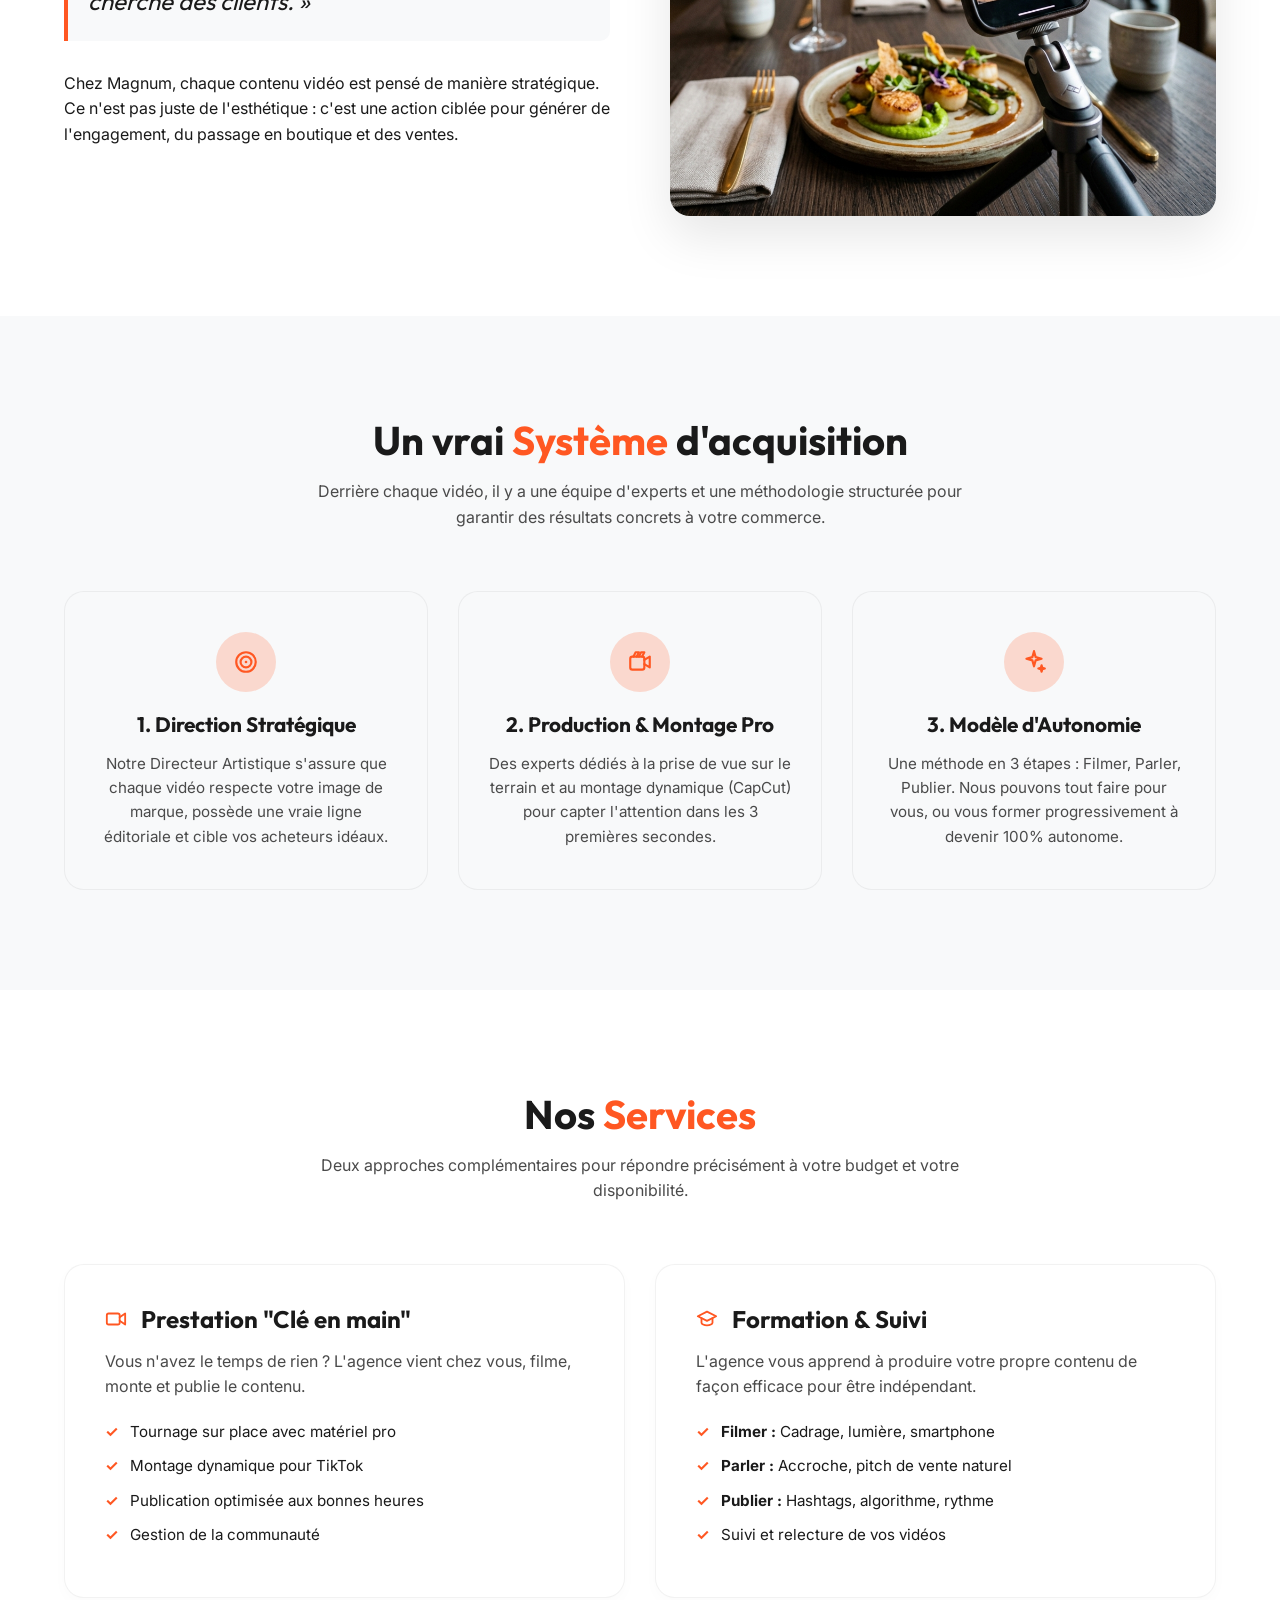
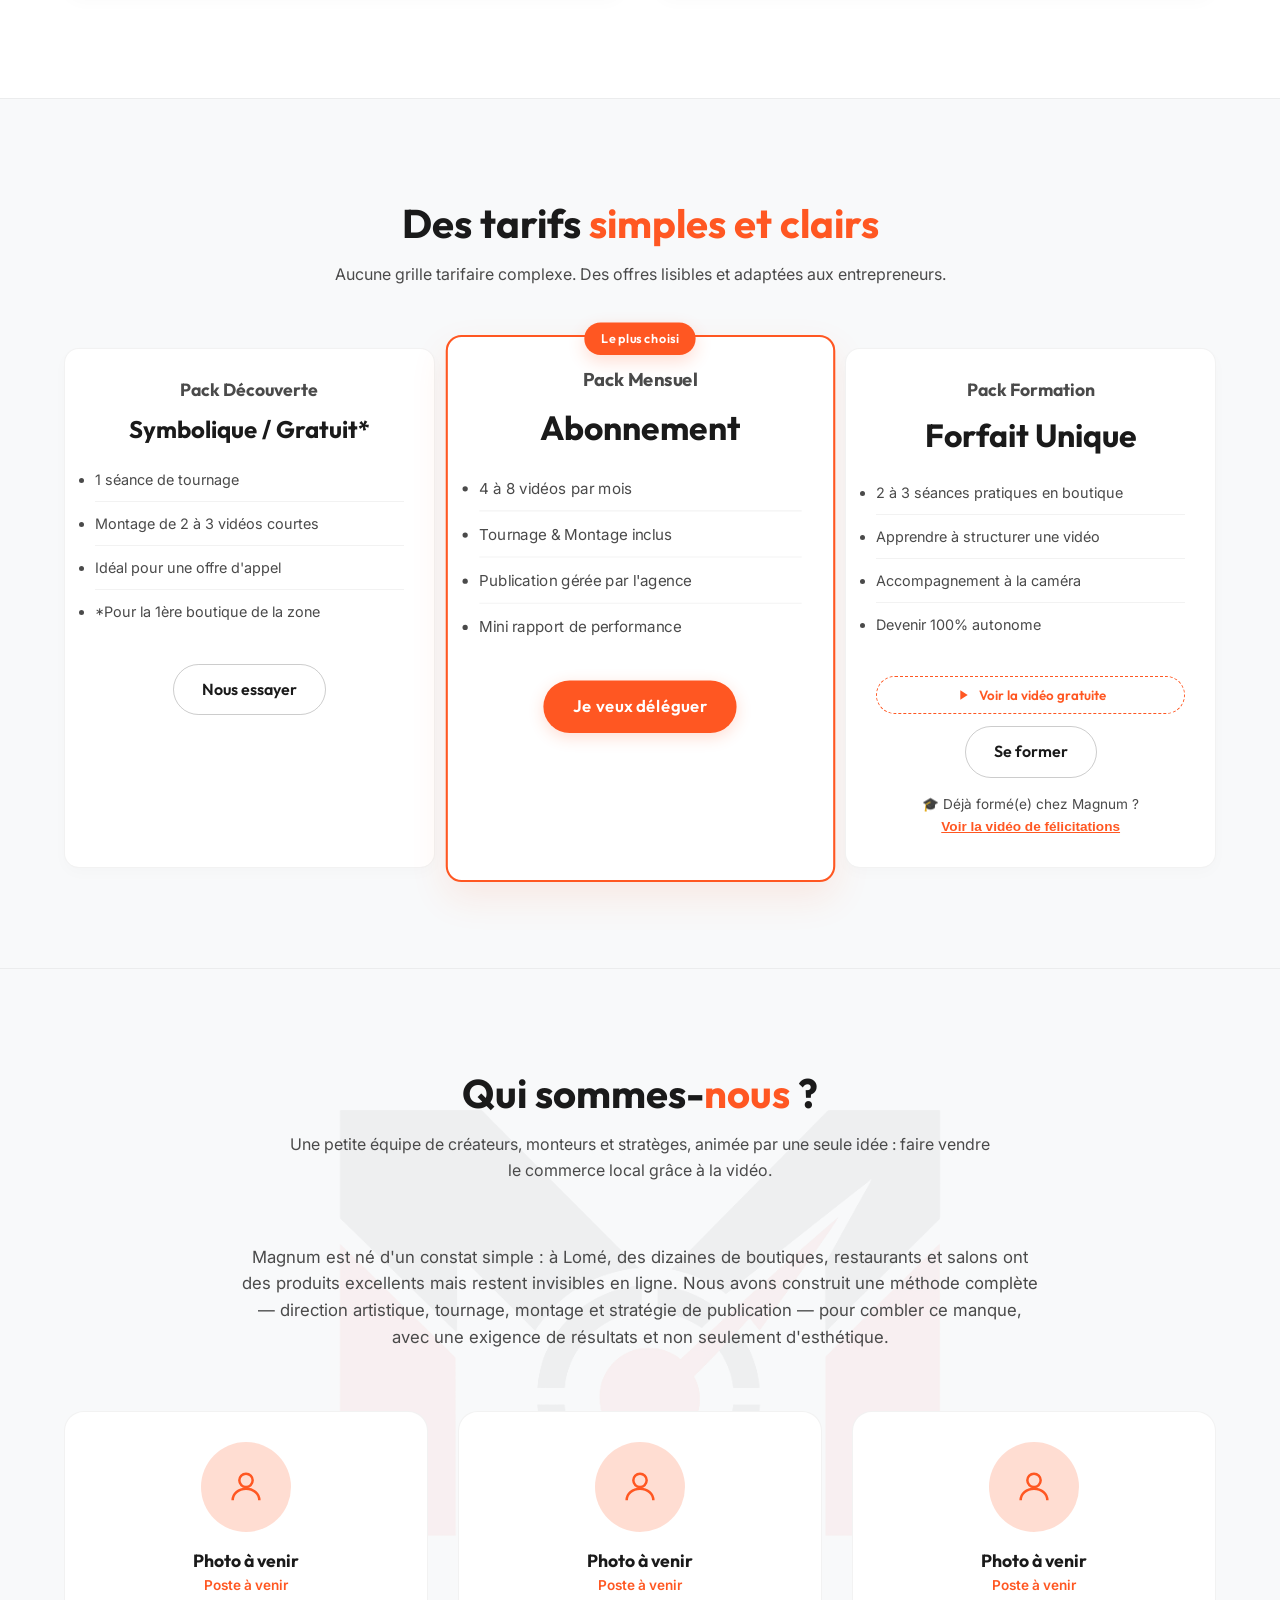
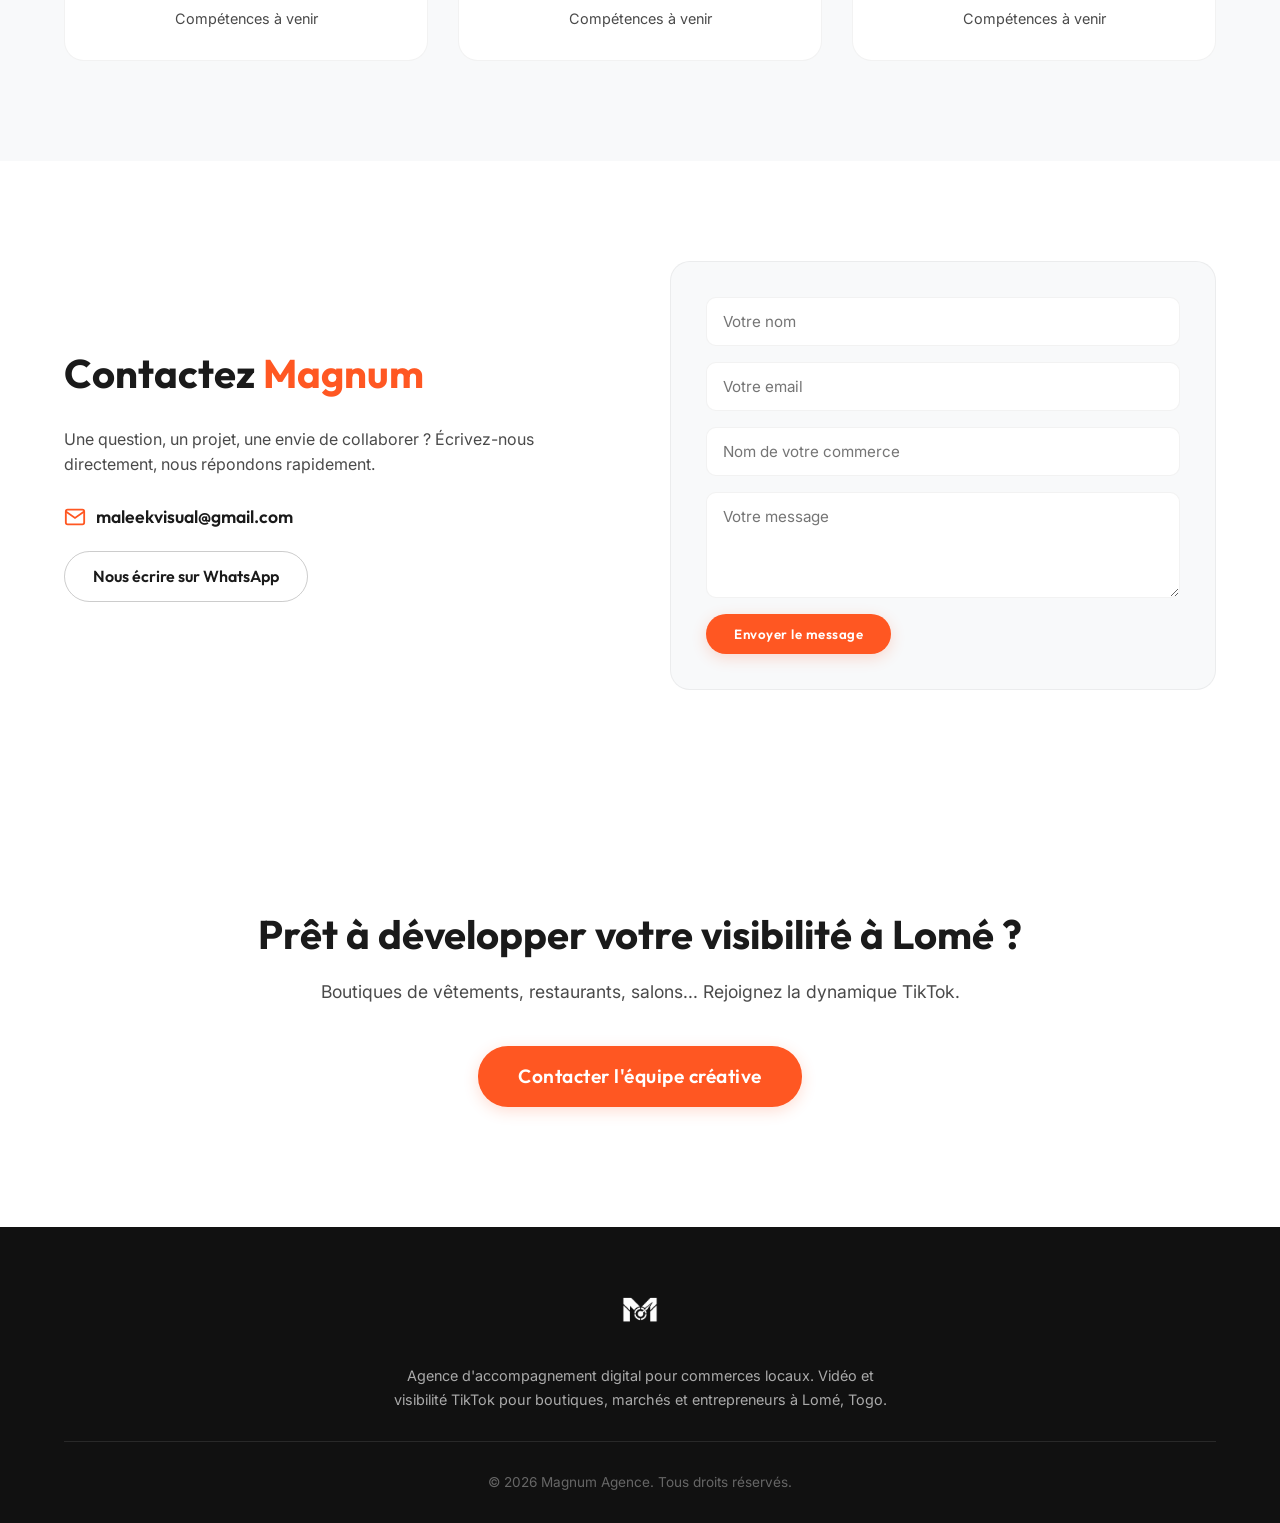
==== commit d9606c1d: "Ajout de l'écran de chargement avec animation du logo" ====
--- a/index.html
+++ b/index.html
@@ -5,10 +5,17 @@
     <meta name="viewport" content="width=device-width, initial-scale=1.0">
     <title>Magnum | Agence de Création Vidéo TikTok pour Commerces à Lomé</title>
     <meta name="description" content="Magnum est une agence experte en création de contenu vidéo TikTok pour boutiques, marchés et entrepreneurs à Lomé. Nous transformons les vues en clients réels.">
-    <link rel="stylesheet" href="css/style.css">
-    <script src="js/main.js" defer></script>
+    <link rel="stylesheet" href="css/style.css?v=3">
+    <script src="js/main.js?v=3" defer></script>
 </head>
-<body>
+<body class="no-scroll">
+
+    <!-- Preloader -->
+    <div id="preloader" class="preloader">
+        <video id="preloader-video" autoplay muted playsinline>
+            <source src="assets/videos/animation.mp4" type="video/mp4">
+        </video>
+    </div>
 
     <header>
         <div class="container">
--- a/css/style.css
+++ b/css/style.css
@@ -32,6 +32,35 @@
   color: var(--color-text);
   line-height: 1.6;
   overflow-x: hidden;
+}
+
+body.no-scroll {
+  overflow: hidden;
+}
+
+/* Preloader */
+.preloader {
+  position: fixed;
+  top: 0;
+  left: 0;
+  width: 100vw;
+  height: 100vh;
+  background: #000;
+  z-index: 9999;
+  display: flex;
+  justify-content: center;
+  align-items: center;
+  transition: opacity 0.8s ease, visibility 0.8s ease;
+}
+
+.preloader.hidden {
+  opacity: 0;
+  visibility: hidden;
+}
+
+#preloader-video {
+  max-width: 80%;
+  max-height: 80%;
 }
 
 h1, h2, h3, h4 {
@@ -1173,6 +1202,8 @@
   /* Show hamburger */
   .mobile-toggle {
     display: flex;
+    order: 3;
+    margin-left: 15px;
   }
   
   /* Mobile dropdown menu */
@@ -1214,6 +1245,7 @@
     padding: 8px 16px;
     font-size: 0.85rem;
     margin-left: auto; /* Push it to the right, next to toggle */
+    order: 2;
   }
   
   header .logo img {
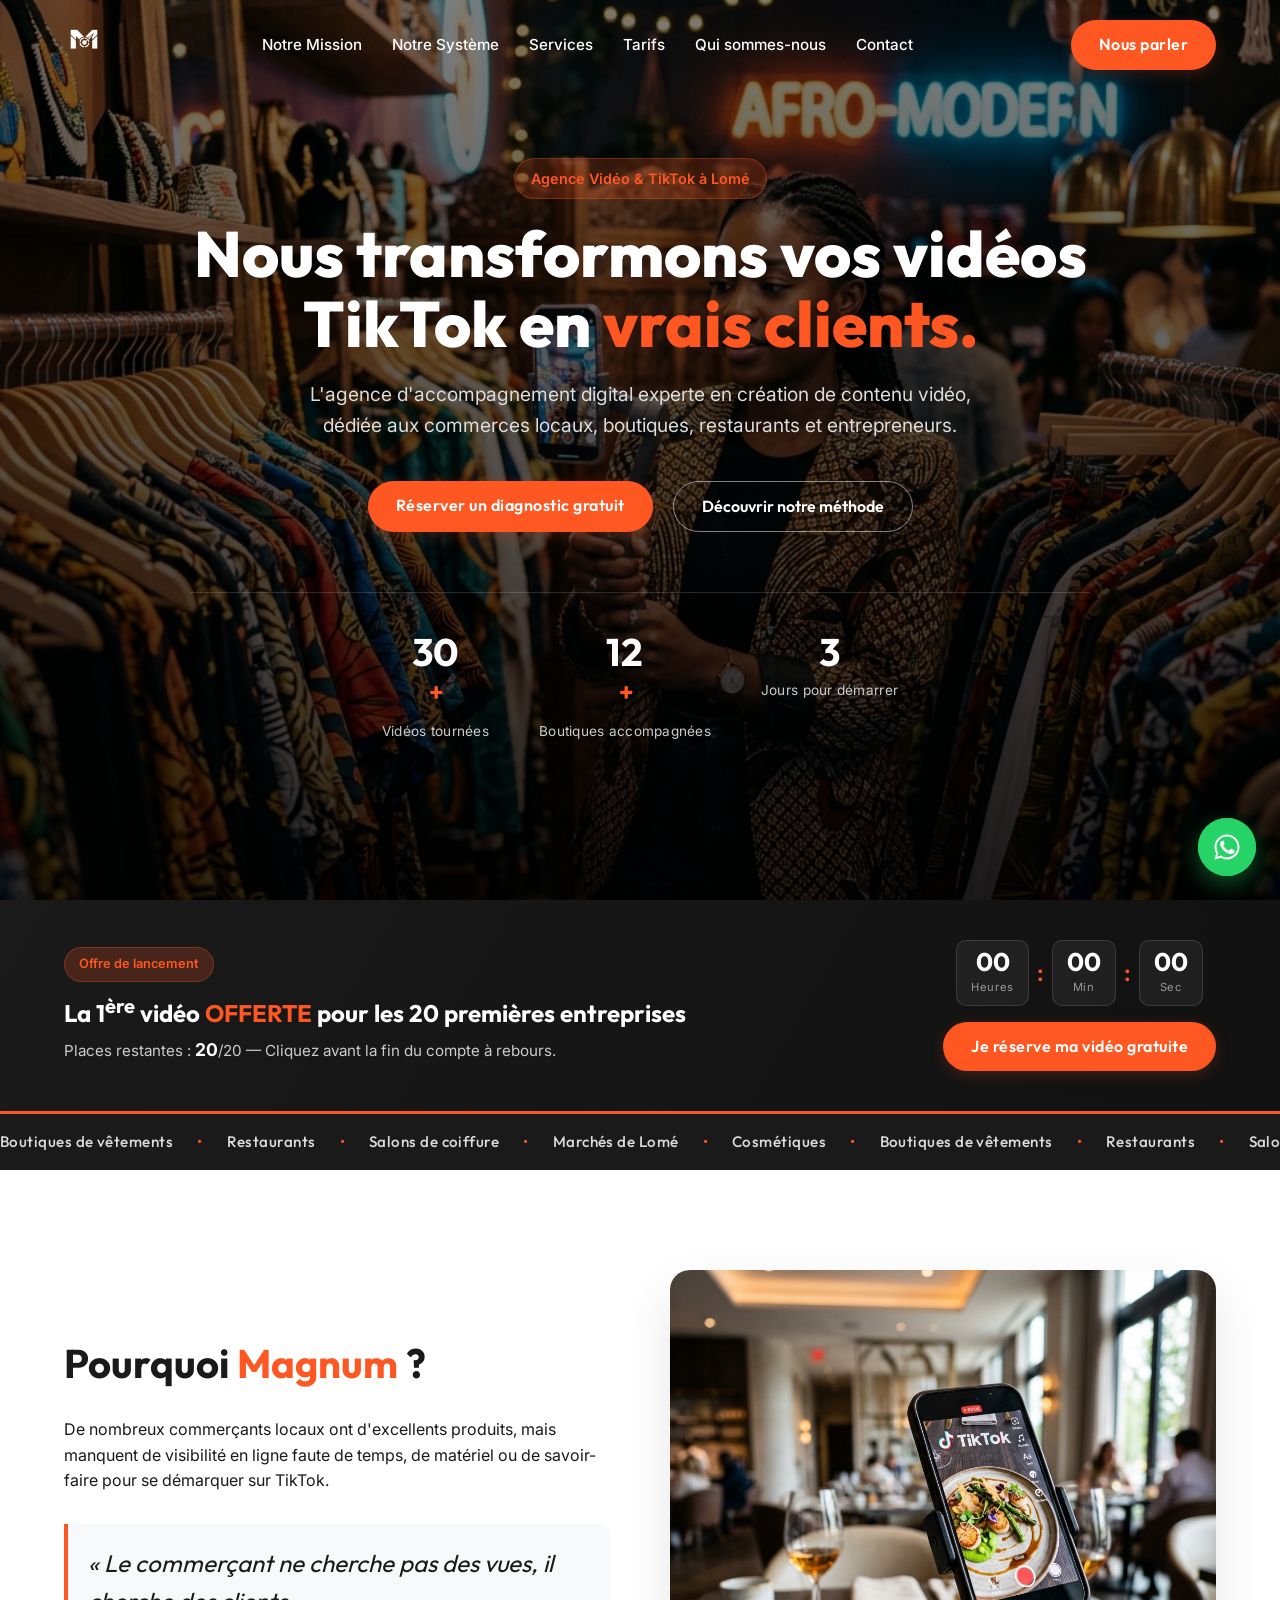
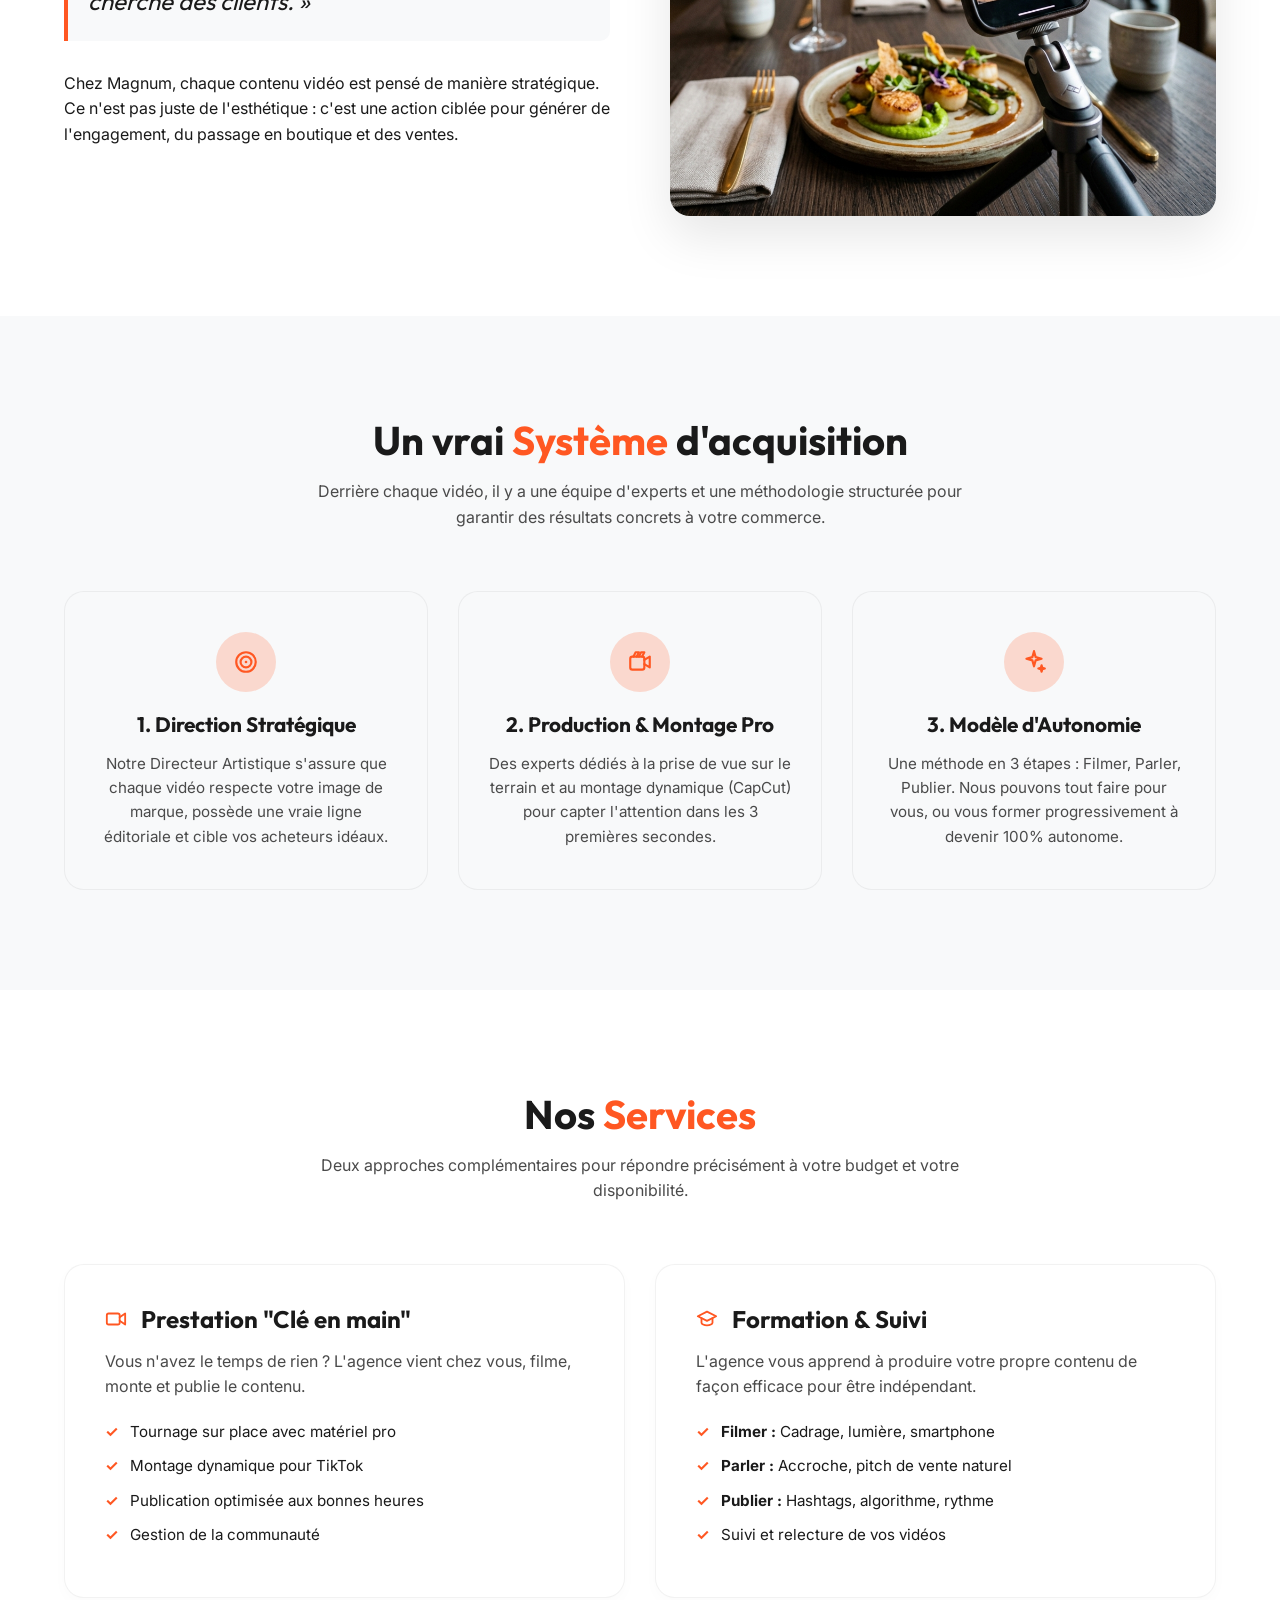
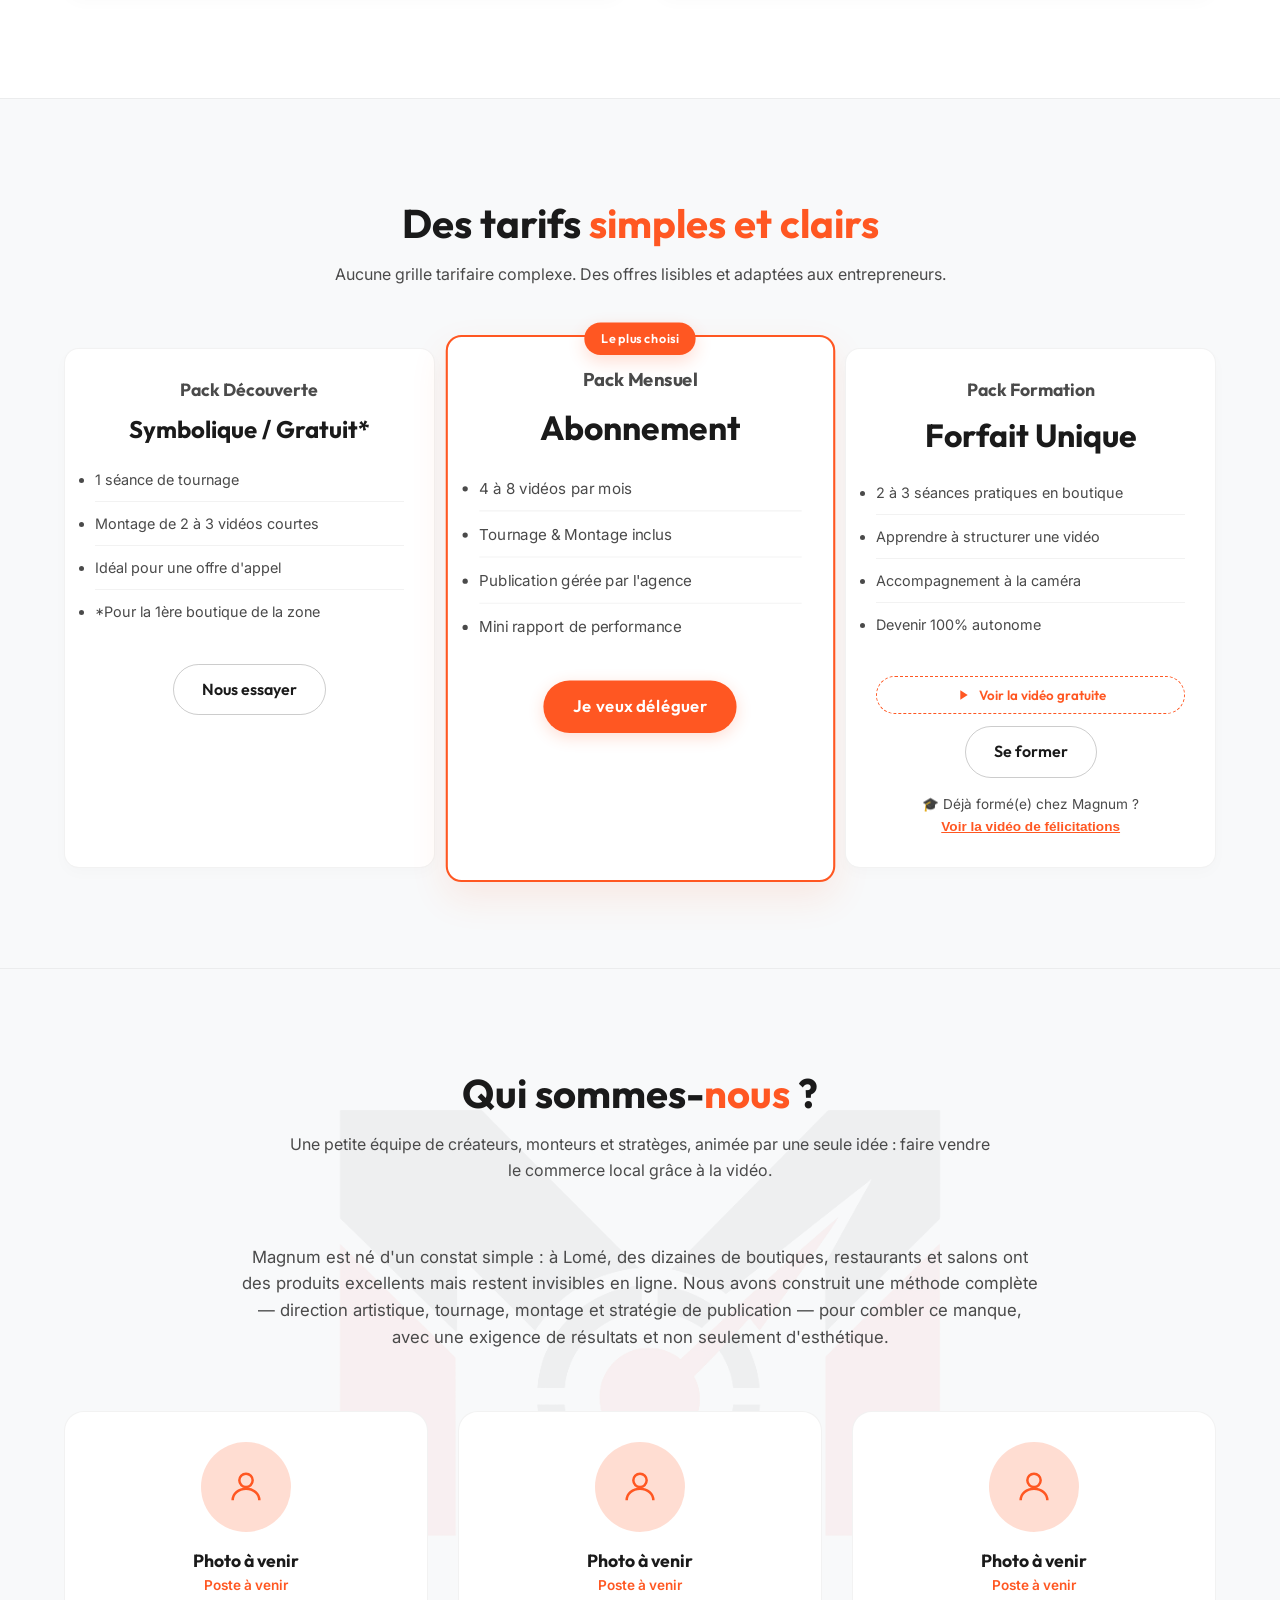
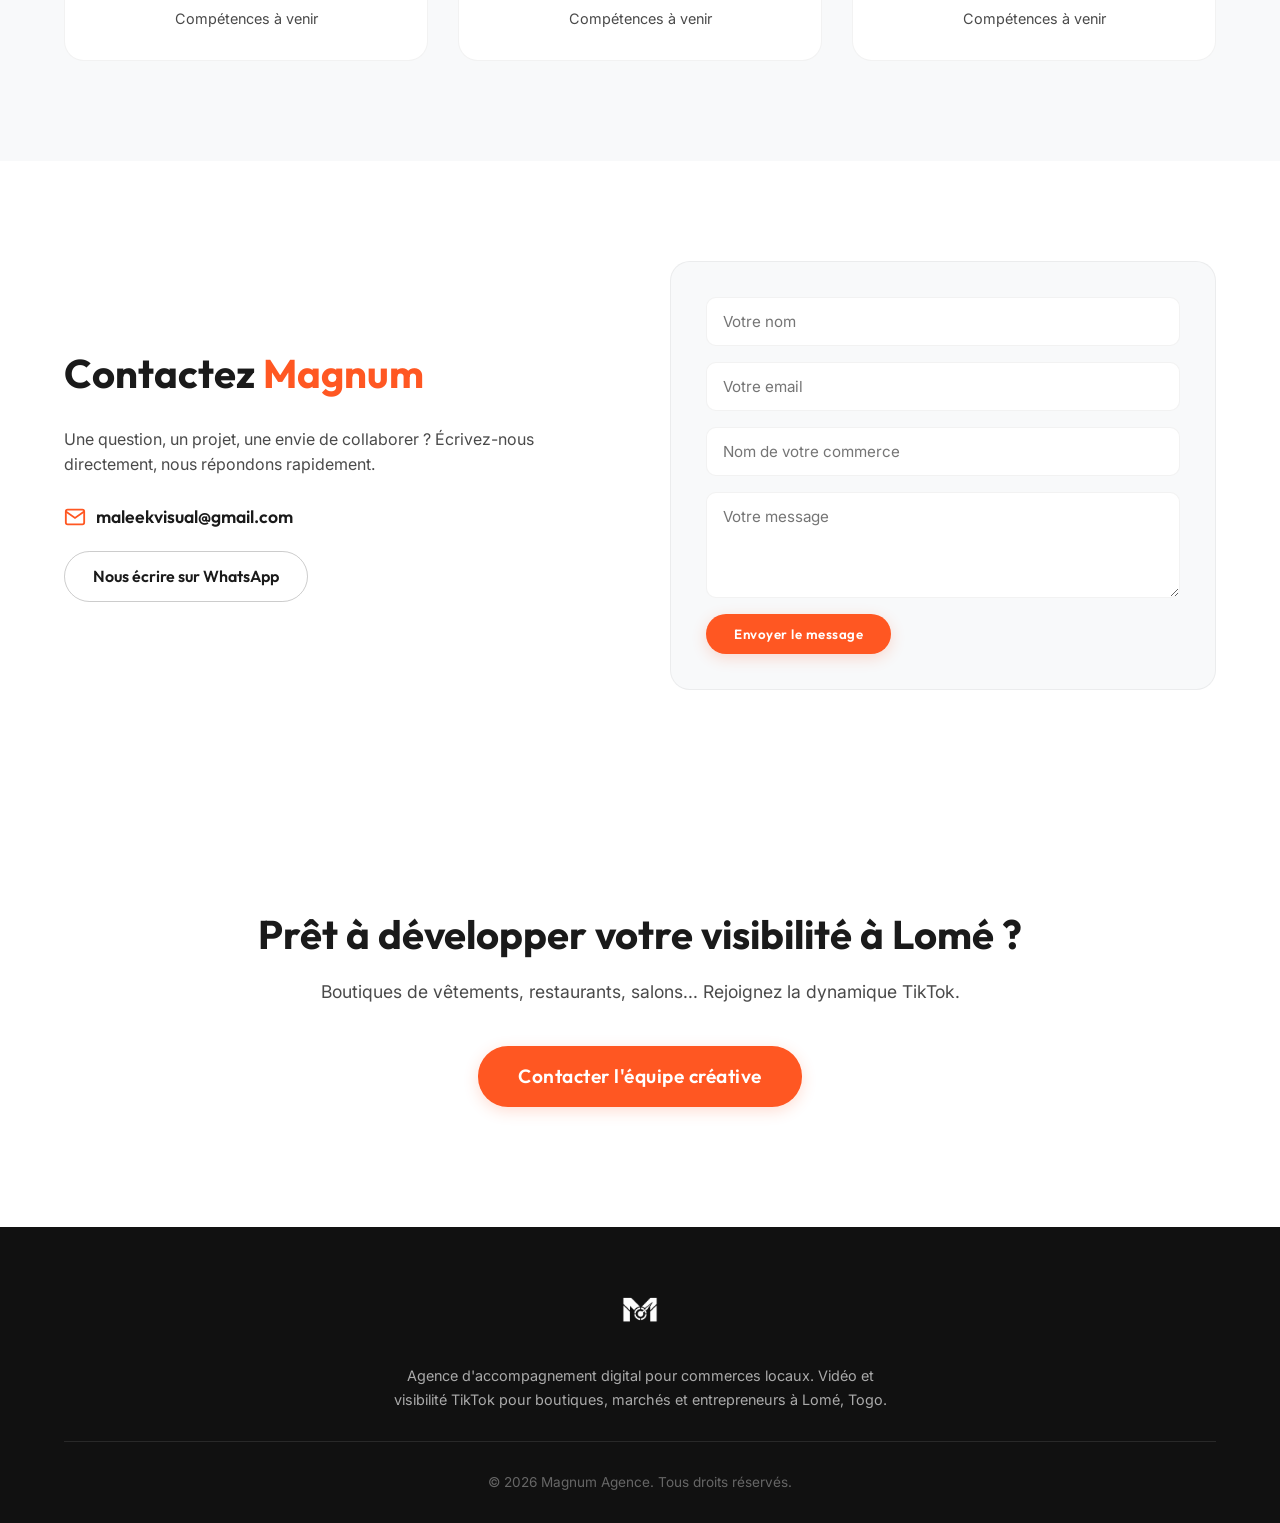
==== commit 135c5ed2: "Suppression de la vidéo d'introduction" ====
--- a/index.html
+++ b/index.html
@@ -8,14 +8,7 @@
     <link rel="stylesheet" href="css/style.css?v=3">
     <script src="js/main.js?v=3" defer></script>
 </head>
-<body class="no-scroll">
-
-    <!-- Preloader -->
-    <div id="preloader" class="preloader">
-        <video id="preloader-video" autoplay muted playsinline>
-            <source src="assets/videos/animation.mp4" type="video/mp4">
-        </video>
-    </div>
+<body>
 
     <header>
         <div class="container">
--- a/css/style.css
+++ b/css/style.css
@@ -32,35 +32,6 @@
   color: var(--color-text);
   line-height: 1.6;
   overflow-x: hidden;
-}
-
-body.no-scroll {
-  overflow: hidden;
-}
-
-/* Preloader */
-.preloader {
-  position: fixed;
-  top: 0;
-  left: 0;
-  width: 100vw;
-  height: 100vh;
-  background: #000;
-  z-index: 9999;
-  display: flex;
-  justify-content: center;
-  align-items: center;
-  transition: opacity 0.8s ease, visibility 0.8s ease;
-}
-
-.preloader.hidden {
-  opacity: 0;
-  visibility: hidden;
-}
-
-#preloader-video {
-  max-width: 80%;
-  max-height: 80%;
 }
 
 h1, h2, h3, h4 {
